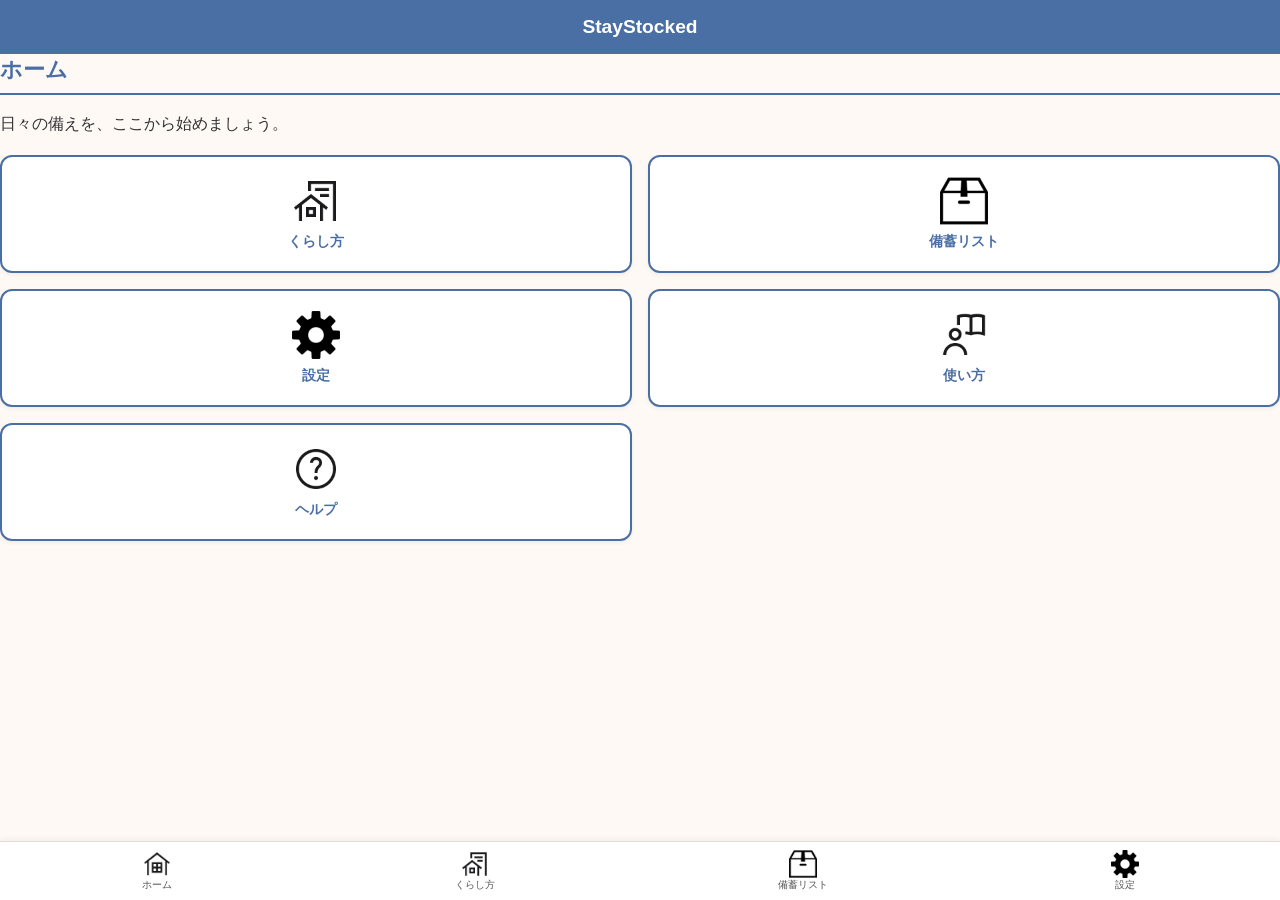
==== index.html @ d9731d96 "Update index.html" ====
<!DOCTYPE html>
<html lang="ja">
<head>
  <meta charset="UTF-8">
  <meta name="viewport" content="width=device-width, initial-scale=1.0">
  <title>StayStocked - 防災備蓄管理</title>
  <link rel="stylesheet" href="css/style.css">
  <!-- PWA対応（将来用）
  <link rel="manifest" href="manifest.json">
  <meta name="theme-color" content="#2d7a4f">
  -->
  <link rel="icon" href="icons/favicon.ico">
</head>
<body>

  <!-- ヘッダー：ページタイトルだけ。JSが動的に書き換える -->
  <header class="app-header">
    <h1 id="header-title" class="app-header__title">StayStocked</h1>
  </header>

  <!-- メインコンテンツ：JSがここにページのHTMLを差し込む -->
  <main id="app-root" class="app-main"></main>

  <!-- ボトムナビゲーション -->
  <nav class="bottom-nav">
    <a href="#home"      class="bottom-nav__item">
      <img src="icons/lifestyle.png" alt="">
      <span>ホーム</span>
    </a>
    <a href="#lifestyle" class="bottom-nav__item">
      <img src="icons/suggest.png" alt="">
      <span>くらし方</span>
    </a>
    <a href="#stock"     class="bottom-nav__item">
      <img src="icons/stock.png" alt="">
      <span>備蓄リスト</span>
    </a>
    <a href="#settings"  class="bottom-nav__item">
      <img src="icons/setting.png" alt="">
      <span>設定</span>
    </a>
  </nav>

  <!-- type="module" を指定することでESモジュール（import/export）が使える -->
  <script src="js/main.js" type="module"></script>

</body>
</html>
---- css/style.css ----
/* --- 基本設定 --- */
:root {
  --primary-color: #4a6fa5;
  --background-color: #fef9f5;
  --text-color: #333;
  --expired-color: #d9534f;
  --near-expiry-color: #f0ad4e;
  --sufficient-color: #5cb85c;
  --medium-color: #f0ad4e;
  --low-color: #d9534f;
}

body {
  background-color: var(--background-color);
  font-family: -apple-system, BlinkMacSystemFont, "Helvetica Neue", "Hiragino Kaku Gothic ProN", "Hiragino Sans", Meiryo, sans-serif;
  margin: 0 0 80px 0;
  padding: 0;
  color: var(--text-color);
}

.container {
  max-width: 520px;
  margin: 0 auto;
  padding: 16px;
}

h2 {
  font-size: 1.4em;
  color: var(--primary-color);
  border-bottom: 2px solid var(--primary-color);
  padding-bottom: 8px;
  margin-top: 0;
}
h3 {
  font-size: 1.2em;
  color: var(--primary-color);
  margin-top: 24px;
}


/* --- 共通コンポーネント --- */
header {
  background-color: var(--primary-color);
  color: white;
  padding: 16px;
  text-align: center;
}

header h1 {
  margin: 0;
  font-size: 1.2em;
}

.bottom-nav {
  position: fixed;
  bottom: 0;
  left: 0;
  width: 100%;
  background-color: #fff;
  border-top: 1px solid #ddd;
  display: flex;
  justify-content: space-around;
  padding: 6px 0;
  z-index: 10;
  box-shadow: 0 -2px 5px rgba(0,0,0,0.05);
}

.bottom-nav a {
  text-align: center;
  color: #555;
  font-size: 10px;
  text-decoration: none;
  padding: 2px 4px;
}

.bottom-nav img {
  width: 28px;
  height: 28px;
  display: block;
  margin: auto;
}

.btn {
  display: block;
  width: 100%;
  padding: 14px;
  background-color: var(--primary-color);
  color: #fff;
  border: none;
  border-radius: 8px;
  font-size: 16px;
  font-weight: bold;
  cursor: pointer;
  text-align: center;
  text-decoration: none;
  margin-top: 20px;
  box-sizing: border-box; 
}

.btn:hover {
  opacity: 0.9;
}

.btn.btn-danger {
    background-color: var(--expired-color);
}

.btn.btn-secondary {
    background-color: #6c757d;
}


/* --- フォーム関連 --- */
.form-group {
  margin-bottom: 16px;
}

.form-group label {
  display: block;
  font-weight: bold;
  margin-bottom: 6px;
  font-size: 14px;
}

.form-group input[type="text"],
.form-group input[type="number"],
.form-group input[type="date"],
.form-group select {
  width: 100%;
  padding: 10px;
  border-radius: 6px;
  border: 1px solid #ccc;
  box-sizing: border-box;
  font-size: 16px;
}

.readonly-input {
    background-color: #f0f0f0;
}

.form-actions {
    margin-top: 24px;
    display: flex;
    flex-direction: column;
    gap: 10px;
}

/* --- ホーム画面 --- */
.grid-menu {
  display: grid;
  grid-template-columns: repeat(2, 1fr);
  gap: 16px;
  margin-top: 20px;
}

.grid-menu a {
  display: flex;
  flex-direction: column;
  align-items: center;
  justify-content: center;
  text-align: center;
  background-color: white;
  border: 2px solid var(--primary-color);
  border-radius: 12px;
  padding: 20px 8px;
  text-decoration: none;
  color: var(--primary-color);
  font-weight: bold;
  font-size: 14px;
  box-shadow: 0 2px 4px rgba(0,0,0,0.05);
  transition: transform 0.2s;
}

.grid-menu a:hover {
    transform: scale(1.03);
}

.grid-menu img {
  width: 48px;
  height: 48px;
  margin-bottom: 8px;
}

/* --- くらし方画面 --- */
.profile-card {
  background-color: #fff;
  border-left: 4px solid var(--primary-color);
  border-radius: 8px;
  padding: 16px;
  margin: 12px 0;
  box-shadow: 0 1px 3px rgba(0,0,0,0.05);
}

/* --- 備蓄リスト カテゴリ --- */
.todo-category {
    margin-top: 24px;
}
.category-header {
    display: flex;
    justify-content: space-between;
    align-items: center;
    margin-bottom: 8px;
    padding-bottom: 4px;
    border-bottom: 1px solid #ddd;
}
.category-header h3 {
    margin: 0;
    border: none;
}
.category-achievement {
    font-size: 1.1em;
    font-weight: bold;
    color: var(--primary-color);
}

/* --- 備蓄リスト アコーディオン --- */
.stock-accordion {
    background-color: #fff;
    border-radius: 0px;
    margin-bottom: 8px;*/
    box-shadow: 0 1px 3px rgba(0,0,0,0.05);
    overflow: hidden;
    cursor: grab;
    position: relative;
}
.stock-accordion summary {
    list-style: none;
    display: block;
}
.stock-accordion summary::-webkit-details-marker {
    display: none;
}
.stock-accordion[open] > summary.stock-progress-item {
    border-bottom: 1px solid #eee;
    border-bottom-left-radius: 0;
    border-bottom-right-radius: 0;
}
.stock-progress-item {
    padding: 12px 16px;
    position: relative;
    display: flex;
    align-items: center;
}
/* プラス/クロス アイコン */
.accordion-icon {
    width: 20px;
    height: 20px;
    position: relative;
    flex-shrink: 0;
}
.accordion-icon::before,
.accordion-icon::after {
    content: '';
    position: absolute;
    top: 50%;
    left: 50%;
    width: 16px;
    height: 2px;
    background-color: var(--primary-color);
    border-radius: 1px;
    transition: transform 0.3s ease-in-out;
}
.accordion-icon::before {
    transform: translate(-50%, -50%) rotate(0deg);
}
.accordion-icon::after {
    transform: translate(-50%, -50%) rotate(90deg);
}
.stock-accordion[open] > summary .accordion-icon::before {
    transform: translate(-50%, -50%) rotate(45deg);
}
.stock-accordion[open] > summary .accordion-icon::after {
    transform: translate(-50%, -50%) rotate(-45deg);
}
/* 品目名と備蓄量を囲むヘッダー部分 */
.item-header {
    display: flex;
    justify-content: space-between;
    align-items: center;
    width: 100%;
    margin-bottom: 8px;
}
.stock-progress-item .item-name {
    font-weight: bold;
    display: flex;
    align-items: center;
    gap: 8px;
}
.stock-progress-item .item-amount {
    font-size: 0.9em;
    color: #555;
}
/* プログレスバーのコンテナ */
.progress-container {
    width: 100%;
}
.progress-bar {
    width: 100%;
    height: 16px;
    background-color: #e9ecef;
    border-radius: 8px;
    overflow: hidden;
}
.progress-bar-inner {
    height: 100%;
    transition: width 0.5s ease-in-out;
}
.progress-bar-inner.is-sufficient { background-color: var(--sufficient-color); }
.progress-bar-inner.is-medium { background-color: var(--medium-color); }
.progress-bar-inner.is-low { background-color: var(--low-color); }

.accordion-content {
    max-height: 0;
    overflow: hidden;
    transition: max-height 0.3s ease-out, padding 0.3s ease-out;
    padding: 0 16px;
}

.stock-accordion[open] .accordion-content {
    max-height: 500px;
    padding: 12px 16px 16px;
}

.stock-sub-list {
    list-style: none;
    padding: 0;
    margin: 0;
}
.stock-sub-item {
    display: flex;
    justify-content: space-between;
    gap: 16px;
    padding: 12px 4px;
    border-bottom: 1px dashed #eee;
    cursor: pointer;
    align-items: center;
}
.stock-sub-item:last-child {
    border-bottom: none;
}
.stock-sub-item:hover {
    background-color: #f9f9f9;
}
.stock-sub-item .product-name {
    font-weight: 500;
}
.stock-sub-item .sub-item-details {
    display: flex;
    gap: 12px;
    align-items: baseline;
    font-size: 0.9em;
    color: #333;
    white-space: nowrap;
}
.stock-sub-item .item-expiry {
    font-size: 0.8em;
    color: #666;
}
.no-sub-item-message {
    text-align: center;
    color: #888;
    font-size: 14px;
    padding: 8px 0;
}
.add-item-btn {
    width: 100%;
    margin-top: 16px;
    padding: 10px;
    font-size: 14px;
    background-color: #e9ecef;
    color: var(--primary-color);
    border: 1px solid #ccc;
}

/* --- その他・未分類リスト --- */
.stock-item-custom {
    display: flex;
    justify-content: space-between;
    align-items: center;
    background: #fff;
    padding: 12px 16px;
    border-radius: 8px;
    margin-bottom: 8px;
    box-shadow: 0 1px 3px rgba(0,0,0,0.05);
}
.stock-item-custom .item-details {
    display: flex;
    flex-direction: column;
    gap: 4px;
}
.stock-item-custom .item-name {
    font-weight: 500;
}
.stock-item-custom .item-amount {
    font-size: 0.9em;
    color: #666;
}
.stock-item-custom .item-expiry {
    font-size: 0.8em;
    color: #888;
}
.stock-item-custom .category-badge {
    align-self: flex-start;
}
.item-actions {
    display: flex;
    gap: 8px;
    flex-shrink: 0;
}
.edit-btn, .delete-btn {
    padding: 6px 12px;
    font-size: 12px;
    border-radius: 6px;
    cursor: pointer;
    border: 1px solid transparent;
    font-weight: bold;
}
.edit-btn {
    background-color: #f0f0f0;
    border-color: #ccc;
    color: #333;
}
.delete-btn {
    background-color: var(--expired-color);
    border-color: #c82333;
    color: white;
}

/* --- 備蓄日数モード セレクター --- */
.stockpile-mode-selector {
    display: flex;
    justify-content: center;
    background-color: #e9ecef;
    border-radius: 8px;
    padding: 4px;
    margin-bottom: 20px;
}
.mode-btn {
    flex: 1;
    padding: 8px 12px;
    border: none;
    background-color: transparent;
    color: #555;
    font-size: 14px;
    font-weight: bold;
    cursor: pointer;
    border-radius: 6px;
    transition: background-color 0.2s, color 0.2s;
}
.mode-btn.is-active {
    background-color: var(--primary-color);
    color: white;
    box-shadow: 0 1px 3px rgba(0,0,0,0.1);
}

/* --- 品目リスト編集画面 --- */
.master-list {
    list-style: none;
    padding: 0;
}
/* デフォルト推奨品目リストのスタイル */
.master-list li {
    display: flex;
    justify-content: space-between;
    align-items: center;
    background: #fff;
    padding: 10px 12px;
    border-radius: 6px;
    margin-bottom: 6px;
    box-shadow: 0 1px 2px rgba(0,0,0,0.05);
}
/* 品目名とバッジを囲むコンテナ */
.master-item-details {
    display: flex;
    align-items: center;
    gap: 8px;
    width: 100%;
}
/* 複数のバッジを囲むコンテナ */
.master-item-badges {
    display: flex;
    align-items: center;
    gap: 8px;
    margin-left: auto;
}

.category-badge {
    background-color: #e9ecef;
    color: #495057;
    padding: 3px 8px;
    border-radius: 12px;
    font-size: 12px;
    white-space: nowrap;
}
.target-badge {
    background-color: #d1e7dd;
    color: #0f5132;
    padding: 3px 8px;
    border-radius: 12px;
    font-size: 12px;
    white-space: nowrap;
}
.master-list.is-custom li {
    border-left: 4px solid var(--sufficient-color);
}
.master-list .item-details {
    display: flex;
    flex-direction: column;
    gap: 2px;
}
.delete-custom-item-btn {
    background: none;
    border: none;
    color: var(--expired-color);
    cursor: pointer;
    font-size: 14px;
    font-weight: bold;
}

/* 期限が近い備蓄品を強調表示するスタイル */
.is-expiring {
    background-color: #fff3cd;
    border-left: 4px solid #ffc107;
}

/* アコーディオン内の個別の備蓄品を強調表示するスタイル */
.is-expiring-sub-item {
    background-color: #fff3cd;
    font-weight: bold;
}

/* 期限切れの備蓄品を強調表示するスタイル */
.is-expired-sub-item {
    background-color: #f8d7da;
    color: #721c24;
    font-weight: bold;
}

/* 全体進捗カード */
.overall-progress-card {
    background-color: #fff;
    border-radius: 8px;
    padding: 20px 16px;
    margin-bottom: 20px;
    box-shadow: 0 1px 3px rgba(0,0,0,0.05);
}

/* ★★★ 新規追加 ★★★ */
.overall-progress-info {
    display: flex;
    flex-direction: column;
    gap: 8px;
}

.overall-progress-header {
    display: flex;
    justify-content: flex-end;
    align-items: center;
    margin-bottom: 12px;
}

.overall-progress-card h3 {
    margin-top: 0;
    margin-bottom: 8px;
    border-bottom: none;
    color: var(--text-color);
}

/* ★★★ overall-progress-textのスタイルを修正 ★★★ */
.overall-progress-text {
    font-size: 1.2em;
    font-weight: bold;
    color: var(--primary-color);
    margin-bottom: 0;
    /* display: block; を削除してinline要素にする */
}

.overall-progress-bar {
    height: 20px;
    margin-bottom: 8px;
}

.overall-summary-text {
    font-size: 1.2em;
    color: #666;
    margin-top: 0;
    white-space: nowrap;
}

/* --- ドラッグ＆ドロップ用スタイル --- */
.stock-accordion.is-dragging {
  opacity: 0.5;
  border: 2px dashed var(--primary-color);
}
.stock-accordion.drop-target-top {
  border-top: 2px solid var(--primary-color);
}
.stock-accordion.drop-target-bottom {
  border-bottom: 2px solid var(--primary-color);
}
```
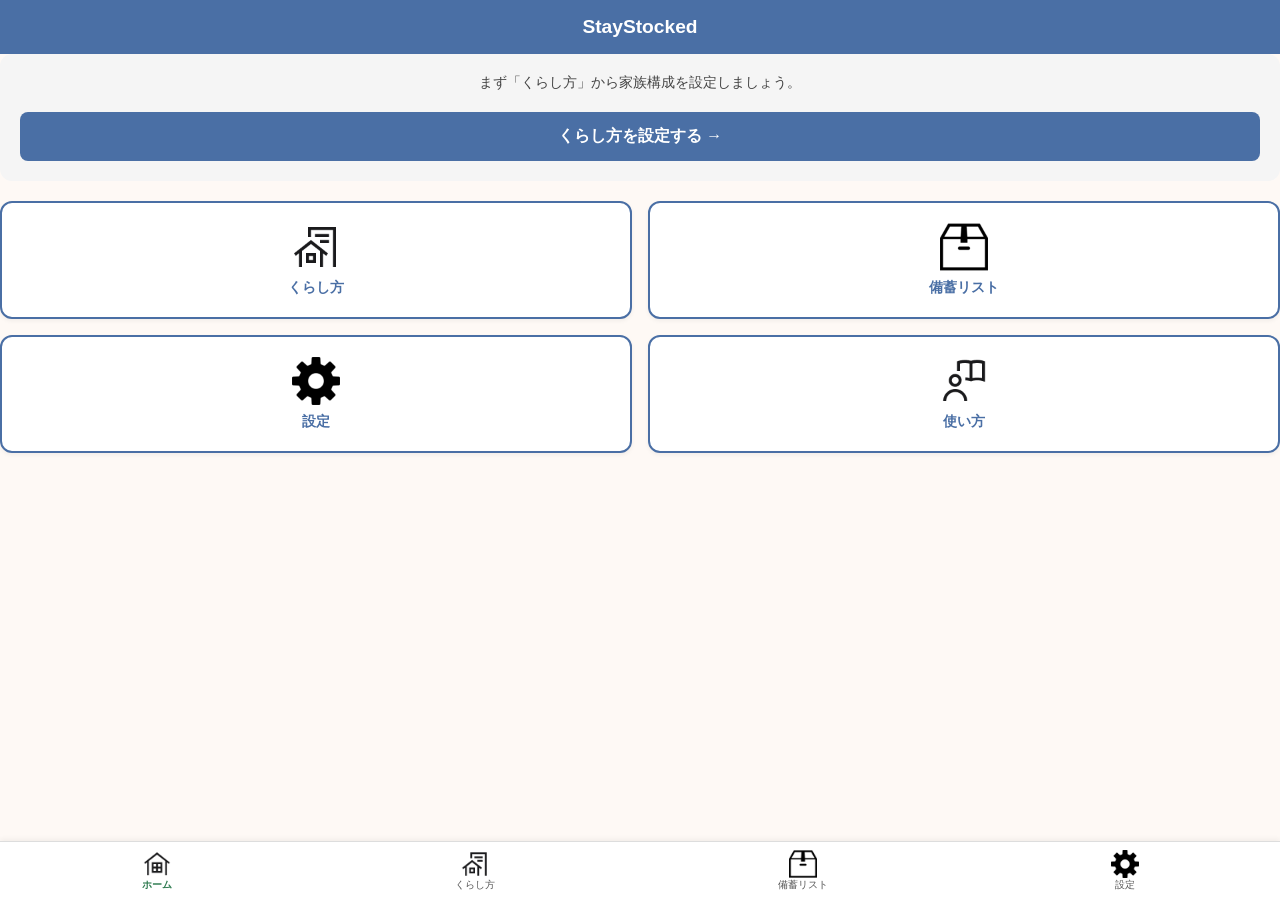
==== commit 988bb139: "Update index.html" ====
--- a/index.html
+++ b/index.html
@@ -5,6 +5,7 @@
   <meta name="viewport" content="width=device-width, initial-scale=1.0">
   <title>StayStocked - 防災備蓄管理</title>
   <link rel="stylesheet" href="css/style.css">
+  <link rel="stylesheet" href="css/additions.css">
   <!-- PWA対応（将来用）
   <link rel="manifest" href="manifest.json">
   <meta name="theme-color" content="#2d7a4f">
--- a/css/additions.css
+++ b/css/additions.css
@@ -0,0 +1,266 @@
+/**
+ * css/additions.css — リファクタリングで追加・変更したコンポーネントのスタイル
+ *
+ * 使い方：
+ *   既存の style.css はそのまま残し、
+ *   index.html でこのファイルを追加で読み込む：
+ *
+ *   <link rel="stylesheet" href="css/style.css">
+ *   <link rel="stylesheet" href="css/additions.css">  ← 追加
+ *
+ * このファイルが担当するもの：
+ *   - トースト通知 (.toast)
+ *   - 確認モーダル (.modal-overlay, .modal)
+ *   - ボトムナビのアクティブ状態 (.bottom-nav__item.is-active)
+ *   - ラジオボタングループ (.radio-group, .radio-label)
+ *   - ホーム画面のサマリーカード (.summary-card, .alert-card)
+ *   - セットアップ促進ブロック (.setup-prompt)
+ *   - 空状態メッセージ (.empty-state, .empty-text)
+ *   - フォームレイアウト (.form-group--inline)
+ *   - ボタンバリエーション追加 (.btn-full, .btn-sm, .btn-add)
+ */
+
+/* =====================================================
+   トースト通知
+   ===================================================== */
+.toast {
+  position: fixed;
+  bottom: calc(64px + 16px); /* ボトムナビの高さ + 余白 */
+  left: 50%;
+  transform: translateX(-50%) translateY(8px);
+  padding: 12px 20px;
+  border-radius: 24px;
+  font-size: 14px;
+  font-weight: 500;
+  white-space: nowrap;
+  opacity: 0;
+  transition: opacity 0.25s ease, transform 0.25s ease;
+  z-index: 1000;
+  pointer-events: none;
+}
+.toast.is-visible {
+  opacity: 1;
+  transform: translateX(-50%) translateY(0);
+}
+.toast--success { background: #2d7a4f; color: #fff; }
+.toast--error   { background: #c0392b; color: #fff; }
+.toast--info    { background: #555;    color: #fff; }
+
+/* =====================================================
+   確認モーダル
+   ===================================================== */
+.modal-overlay {
+  position: fixed;
+  inset: 0;
+  background: rgba(0, 0, 0, 0.5);
+  display: flex;
+  align-items: flex-end; /* スマホでは画面下から出てくる */
+  justify-content: center;
+  z-index: 900;
+  padding: 0 0 env(safe-area-inset-bottom, 0);
+}
+.modal {
+  background: #fff;
+  border-radius: 16px 16px 0 0;
+  padding: 24px 20px 32px;
+  width: 100%;
+  max-width: 480px;
+}
+.modal__message {
+  font-size: 15px;
+  line-height: 1.6;
+  white-space: pre-line; /* \n で改行できる */
+  margin: 0 0 20px;
+}
+.modal__actions {
+  display: flex;
+  gap: 12px;
+}
+.modal__actions .btn {
+  flex: 1;
+}
+
+/* =====================================================
+   ボトムナビ アクティブ状態
+   ===================================================== */
+.bottom-nav__item.is-active {
+  color: #2d7a4f;
+  font-weight: 600;
+}
+.bottom-nav__item.is-active img {
+  opacity: 1;
+  filter: none; /* 既存スタイルに filter があれば上書き */
+}
+
+/* =====================================================
+   ラジオボタングループ（性別選択）
+   ===================================================== */
+.radio-group {
+  display: flex;
+  gap: 16px;
+}
+.radio-label {
+  display: flex;
+  align-items: center;
+  gap: 6px;
+  font-size: 15px;
+  cursor: pointer;
+  padding: 8px 0;
+}
+.radio-label input[type="radio"] {
+  width: 18px;
+  height: 18px;
+  accent-color: #2d7a4f;
+}
+
+/* =====================================================
+   ホーム：達成率サマリーカード
+   ===================================================== */
+.summary-card {
+  background: #f0f7f3;
+  border-radius: 12px;
+  padding: 16px 20px;
+  margin-bottom: 16px;
+}
+.summary-card__label {
+  font-size: 13px;
+  color: #555;
+  margin-bottom: 4px;
+}
+.summary-card__pct {
+  font-size: 36px;
+  font-weight: 700;
+  color: #2d7a4f;
+  line-height: 1.2;
+}
+.summary-card__sub {
+  font-size: 13px;
+  color: #666;
+  margin-top: 8px;
+}
+
+/* =====================================================
+   ホーム：期限アラートカード
+   ===================================================== */
+.alert-card {
+  background: #fff8e1;
+  border: 1px solid #f9a825;
+  border-radius: 12px;
+  padding: 14px 16px;
+  margin-bottom: 16px;
+}
+.alert-card__title {
+  font-size: 13px;
+  font-weight: 600;
+  color: #e65100;
+  margin-bottom: 8px;
+}
+.alert-card__list {
+  list-style: none;
+  margin: 0 0 8px;
+  padding: 0;
+  font-size: 14px;
+}
+.alert-card__list li {
+  padding: 2px 0;
+}
+.alert-label {
+  display: inline-block;
+  font-size: 12px;
+  font-weight: 600;
+  background: #ff8f00;
+  color: #fff;
+  border-radius: 4px;
+  padding: 1px 6px;
+  margin-right: 6px;
+}
+.alert-label.is-expired {
+  background: #c62828;
+}
+.alert-card__more {
+  font-size: 12px;
+  color: #888;
+  margin: 0 0 6px;
+}
+.alert-card__link {
+  font-size: 13px;
+  color: #e65100;
+  text-decoration: none;
+  font-weight: 500;
+}
+
+/* =====================================================
+   くらし方未設定の促進ブロック
+   ===================================================== */
+.setup-prompt {
+  background: #f5f5f5;
+  border-radius: 12px;
+  padding: 20px;
+  margin-bottom: 16px;
+  text-align: center;
+}
+.setup-prompt p {
+  margin: 0 0 12px;
+  font-size: 14px;
+  color: #444;
+}
+
+/* =====================================================
+   空状態
+   ===================================================== */
+.empty-state {
+  padding: 32px 20px;
+  text-align: center;
+}
+.empty-state p {
+  margin: 0 0 16px;
+  color: #666;
+}
+.empty-text {
+  color: #888;
+  font-size: 14px;
+  padding: 8px 0;
+}
+
+/* =====================================================
+   フォーム：横並びグループ（数量＋単位など）
+   ===================================================== */
+.form-group--inline {
+  display: flex;
+  gap: 12px;
+}
+.form-group--inline > div {
+  flex: 1;
+}
+
+/* =====================================================
+   ボタン追加スタイル
+   ===================================================== */
+.btn-full { width: 100%; display: block; text-align: center; }
+.btn-sm   { font-size: 13px; padding: 6px 12px; }
+
+.btn-add {
+  display: block;
+  width: 100%;
+  margin-top: 8px;
+  font-size: 14px;
+  background: none;
+  border: 1px dashed #aaa;
+  color: #555;
+  border-radius: 8px;
+  padding: 10px;
+  cursor: pointer;
+  text-align: center;
+}
+.btn-add:hover {
+  border-color: #2d7a4f;
+  color: #2d7a4f;
+}
+
+/* =====================================================
+   備蓄リスト：フッター余白
+   ===================================================== */
+.stock-footer {
+  padding: 16px 0 8px;
+  text-align: center;
+}
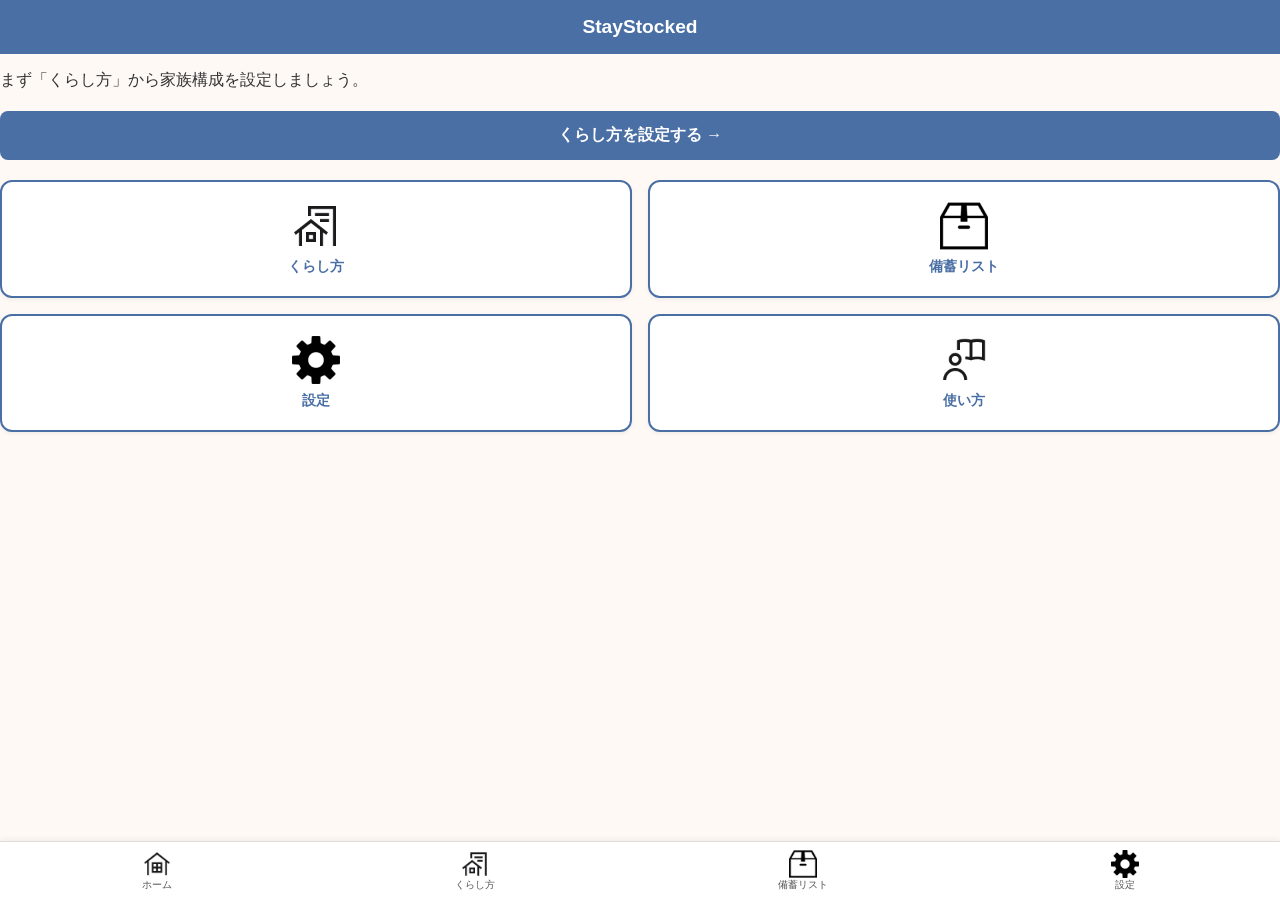
==== commit dd03ec02: "Add files via upload" ====
--- a/index.html
+++ b/index.html
@@ -1,49 +1,44 @@
-<!DOCTYPE html>
-<html lang="ja">
-<head>
-  <meta charset="UTF-8">
-  <meta name="viewport" content="width=device-width, initial-scale=1.0">
-  <title>StayStocked - 防災備蓄管理</title>
-  <link rel="stylesheet" href="css/style.css">
-  <link rel="stylesheet" href="css/additions.css">
-  <!-- PWA対応（将来用）
-  <link rel="manifest" href="manifest.json">
-  <meta name="theme-color" content="#2d7a4f">
-  -->
-  <link rel="icon" href="icons/favicon.ico">
-</head>
-<body>
-
-  <!-- ヘッダー：ページタイトルだけ。JSが動的に書き換える -->
-  <header class="app-header">
-    <h1 id="header-title" class="app-header__title">StayStocked</h1>
-  </header>
-
-  <!-- メインコンテンツ：JSがここにページのHTMLを差し込む -->
-  <main id="app-root" class="app-main"></main>
-
-  <!-- ボトムナビゲーション -->
-  <nav class="bottom-nav">
-    <a href="#home"      class="bottom-nav__item">
-      <img src="icons/lifestyle.png" alt="">
-      <span>ホーム</span>
-    </a>
-    <a href="#lifestyle" class="bottom-nav__item">
-      <img src="icons/suggest.png" alt="">
-      <span>くらし方</span>
-    </a>
-    <a href="#stock"     class="bottom-nav__item">
-      <img src="icons/stock.png" alt="">
-      <span>備蓄リスト</span>
-    </a>
-    <a href="#settings"  class="bottom-nav__item">
-      <img src="icons/setting.png" alt="">
-      <span>設定</span>
-    </a>
-  </nav>
-
-  <!-- type="module" を指定することでESモジュール（import/export）が使える -->
-  <script src="js/main.js" type="module"></script>
-
-</body>
-</html>
+<!DOCTYPE html>
+<html lang="ja">
+<head>
+  <meta charset="UTF-8">
+  <meta name="viewport" content="width=device-width, initial-scale=1.0">
+  <title>StayStocked - 防災備蓄管理</title>
+  <link rel="stylesheet" href="css/style.css">
+  <!-- PWA（将来用）
+  <link rel="manifest" href="manifest.json">
+  <meta name="theme-color" content="#1B7A4F">
+  -->
+  <link rel="icon" href="icons/favicon.ico">
+</head>
+<body>
+
+  <header class="app-header">
+    <h1 id="header-title" class="app-header__title">StayStocked</h1>
+  </header>
+
+  <main id="app-root" class="app-main"></main>
+
+  <nav class="bottom-nav">
+    <a href="#home"      class="bottom-nav__item">
+      <img src="icons/lifestyle.png" alt="">
+      <span>ホーム</span>
+    </a>
+    <a href="#lifestyle" class="bottom-nav__item">
+      <img src="icons/suggest.png" alt="">
+      <span>くらし方</span>
+    </a>
+    <a href="#stock"     class="bottom-nav__item">
+      <img src="icons/stock.png" alt="">
+      <span>備蓄リスト</span>
+    </a>
+    <a href="#settings"  class="bottom-nav__item">
+      <img src="icons/setting.png" alt="">
+      <span>設定</span>
+    </a>
+  </nav>
+
+  <script src="js/main.js" type="module"></script>
+
+</body>
+</html>
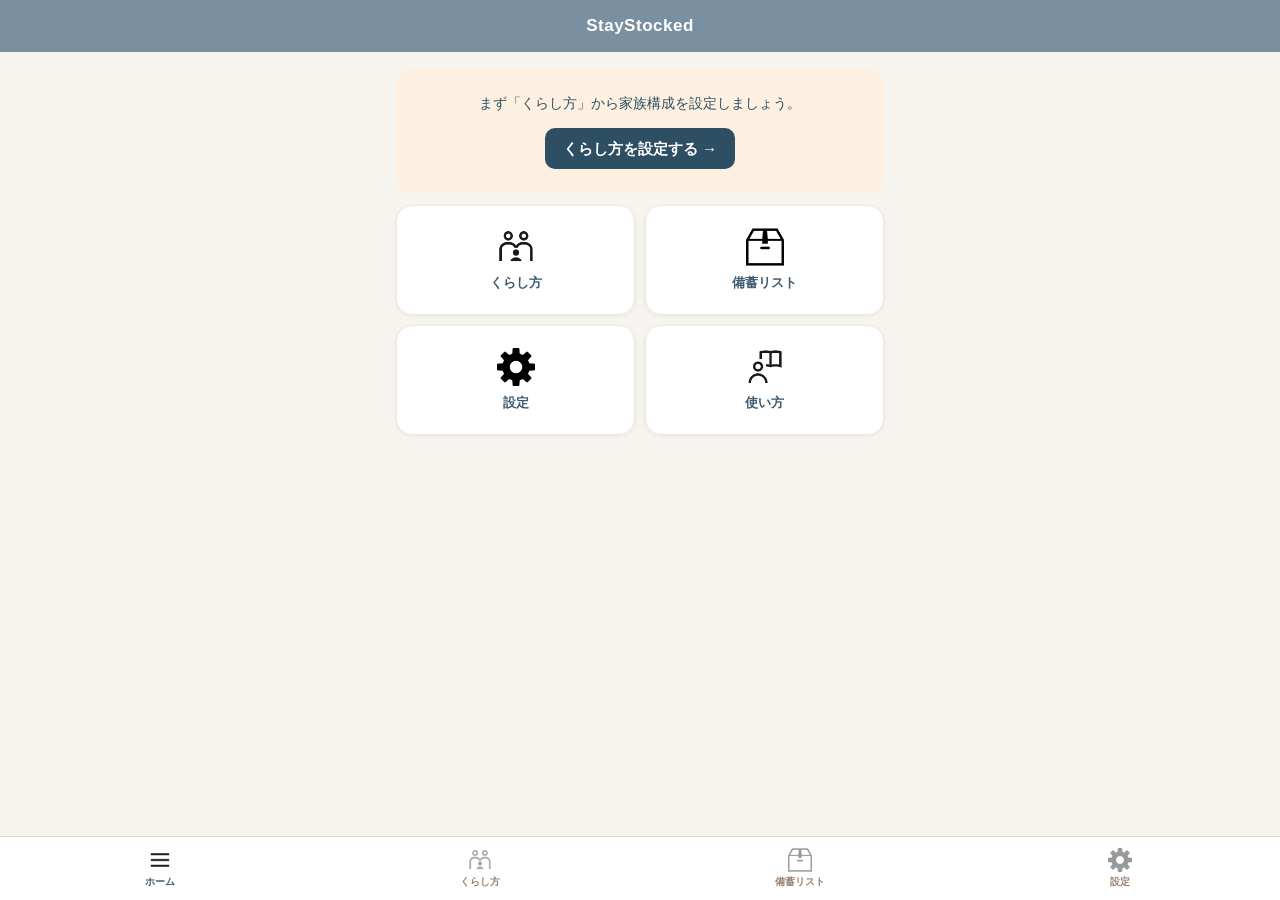
==== commit cd01d7d5: "feat: apply amber x blue-marl color theme and fix nav icons" ====
--- a/index.html
+++ b/index.html
@@ -21,11 +21,11 @@
 
   <nav class="bottom-nav">
     <a href="#home"      class="bottom-nav__item">
-      <img src="icons/lifestyle.png" alt="">
+      <img src="icons/menu.png" alt="">
       <span>ホーム</span>
     </a>
     <a href="#lifestyle" class="bottom-nav__item">
-      <img src="icons/suggest.png" alt="">
+      <img src="icons/family.png" alt="">
       <span>くらし方</span>
     </a>
     <a href="#stock"     class="bottom-nav__item">
--- a/css/style.css
+++ b/css/style.css
@@ -1,125 +1,220 @@
-/* --- 基本設定 --- */
+/* ============================================================
+   StayStocked — Design System
+   すべてのスタイルをこのファイルに集約（additions.css統合済み）
+   ============================================================ */
+
+/* ── 1. Design Tokens ──────────────────────────────────── */
 :root {
-  --primary-color: #4a6fa5;
-  --background-color: #fef9f5;
-  --text-color: #333;
-  --expired-color: #d9534f;
-  --near-expiry-color: #f0ad4e;
-  --sufficient-color: #5cb85c;
-  --medium-color: #f0ad4e;
-  --low-color: #d9534f;
-}
+  /* ブランドカラー */
+  --c-primary:       #7A8FA0;  /* グレー寄りブルーマール：ヘッダー・構造的アクセント */
+  --c-primary-lt:    #FDF0E0;  /* 朝焼け琥珀の淡い光：背景ハイライト              */
+  --c-primary-dk:    #2E4F63;  /* 濃いブルーマール：ボタン・強調アクション         */
+  --c-accent:        #3D5A70;  /* テキスト強調・アクティブNav・大きい数字          */
+
+  /* 背景・サーフェス（琥珀の朝焼け白） */
+  --c-bg:            #F7F3EE;
+  --c-surface:       #FFFFFF;
+  --c-surface-2:     #F2EDE6;
+
+  /* テキスト（琥珀寄りの暖かみ） */
+  --c-text:          #2C1F0E;
+  --c-text-2:        #5C4535;
+  --c-text-muted:    #9A8070;
+
+  /* ボーダー（暖かみのあるベージュ） */
+  --c-border:        #E0D5C8;
+  --c-border-lt:     #EDE8E0;
+
+  /* ステータス */
+  --c-ok:            #16A34A;
+  --c-ok-bg:         #DCFCE7;
+  --c-warn:          #D97706;
+  --c-warn-bg:       #FEF9C3;
+  --c-ng:            #DC2626;
+  --c-ng-bg:         #FEE2E2;
+
+  /* レイアウト */
+  --nav-h:    64px;
+  --header-h: 52px;
+
+  /* 角丸 */
+  --r-sm:   6px;
+  --r-md:  10px;
+  --r-lg:  16px;
+  --r-xl:  20px;
+  --r-pill: 9999px;
+
+  /* 影 */
+  --shadow-sm: 0 1px 4px rgba(0,0,0,.06);
+  --shadow-md: 0 2px 10px rgba(0,0,0,.09);
+}
+
+/* ── 2. Reset / Base ───────────────────────────────────── */
+*, *::before, *::after { box-sizing: border-box; margin: 0; padding: 0; }
 
 body {
-  background-color: var(--background-color);
-  font-family: -apple-system, BlinkMacSystemFont, "Helvetica Neue", "Hiragino Kaku Gothic ProN", "Hiragino Sans", Meiryo, sans-serif;
-  margin: 0 0 80px 0;
-  padding: 0;
-  color: var(--text-color);
-}
-
-.container {
+  background: var(--c-bg);
+  font-family: -apple-system, BlinkMacSystemFont,
+    "Hiragino Sans", "Hiragino Kaku Gothic ProN", Meiryo, sans-serif;
+  color: var(--c-text);
+  -webkit-font-smoothing: antialiased;
+  min-height: 100vh;
+}
+
+/* ── 3. App Shell ──────────────────────────────────────── */
+.app-header {
+  background: var(--c-primary);
+  color: #fff;
+  height: var(--header-h);
+  display: flex;
+  align-items: center;
+  justify-content: center;
+  position: sticky;
+  top: 0;
+  z-index: 100;
+}
+
+.app-header__title {
+  font-size: 17px;
+  font-weight: 700;
+  letter-spacing: .03em;
+}
+
+.app-main {
   max-width: 520px;
   margin: 0 auto;
-  padding: 16px;
-}
-
-h2 {
-  font-size: 1.4em;
-  color: var(--primary-color);
-  border-bottom: 2px solid var(--primary-color);
-  padding-bottom: 8px;
-  margin-top: 0;
-}
-h3 {
-  font-size: 1.2em;
-  color: var(--primary-color);
-  margin-top: 24px;
-}
-
-
-/* --- 共通コンポーネント --- */
-header {
-  background-color: var(--primary-color);
-  color: white;
-  padding: 16px;
-  text-align: center;
-}
-
-header h1 {
-  margin: 0;
-  font-size: 1.2em;
-}
-
+  padding: 16px 16px calc(var(--nav-h) + 20px);
+}
+
+/* ── 4. Bottom Navigation ──────────────────────────────── */
 .bottom-nav {
   position: fixed;
   bottom: 0;
   left: 0;
   width: 100%;
-  background-color: #fff;
-  border-top: 1px solid #ddd;
-  display: flex;
-  justify-content: space-around;
-  padding: 6px 0;
-  z-index: 10;
-  box-shadow: 0 -2px 5px rgba(0,0,0,0.05);
-}
-
-.bottom-nav a {
-  text-align: center;
-  color: #555;
+  background: var(--c-surface);
+  border-top: 1px solid var(--c-border);
+  display: flex;
+  height: var(--nav-h);
+  z-index: 100;
+  padding-bottom: env(safe-area-inset-bottom, 0);
+}
+
+.bottom-nav__item {
+  display: flex;
+  flex-direction: column;
+  align-items: center;
+  justify-content: center;
+  gap: 3px;
+  flex: 1;
+  text-decoration: none;
+  color: var(--c-text-muted);
   font-size: 10px;
+  font-weight: 600;
+  letter-spacing: .02em;
+  transition: color .15s;
+}
+
+.bottom-nav__item img {
+  width: 24px;
+  height: 24px;
+  opacity: .4;
+  transition: opacity .15s;
+}
+
+.bottom-nav__item.is-active       { color: var(--c-accent); }
+.bottom-nav__item.is-active img   { opacity: 1; }
+
+/* ── 5. Buttons ────────────────────────────────────────── */
+.btn {
+  display: inline-flex;
+  align-items: center;
+  justify-content: center;
+  padding: 13px 18px;
+  border-radius: var(--r-md);
+  border: none;
+  font-size: 15px;
+  font-weight: 700;
+  cursor: pointer;
   text-decoration: none;
-  padding: 2px 4px;
-}
-
-.bottom-nav img {
-  width: 28px;
-  height: 28px;
-  display: block;
-  margin: auto;
-}
-
-.btn {
-  display: block;
+  line-height: 1;
+  transition: opacity .15s, transform .1s;
+  white-space: nowrap;
+}
+.btn:active  { transform: scale(.97); }
+.btn:hover   { opacity: .88; }
+
+.btn-primary   { background: var(--c-primary-dk); color: #fff; }
+.btn-secondary {
+  background: var(--c-surface);
+  color: var(--c-text-2);
+  border: 1.5px solid var(--c-border);
+}
+.btn-danger    { background: var(--c-ng);        color: #fff; }
+.btn-full      { width: 100%; display: flex; }
+.btn-sm        { font-size: 13px; padding: 7px 12px; }
+
+.btn-add {
+  display: flex;
+  align-items: center;
+  justify-content: center;
+  gap: 6px;
   width: 100%;
-  padding: 14px;
-  background-color: var(--primary-color);
-  color: #fff;
-  border: none;
-  border-radius: 8px;
-  font-size: 16px;
-  font-weight: bold;
+  padding: 10px;
+  font-size: 13px;
+  font-weight: 600;
+  background: transparent;
+  border: 1.5px dashed var(--c-border);
+  border-radius: var(--r-md);
+  color: var(--c-primary);
   cursor: pointer;
-  text-align: center;
-  text-decoration: none;
-  margin-top: 20px;
-  box-sizing: border-box; 
-}
-
-.btn:hover {
-  opacity: 0.9;
-}
-
-.btn.btn-danger {
-    background-color: var(--expired-color);
-}
-
-.btn.btn-secondary {
-    background-color: #6c757d;
-}
-
-
-/* --- フォーム関連 --- */
+  transition: border-color .15s, background .15s;
+  margin-top: 8px;
+}
+.btn-add:hover {
+  border-color: var(--c-primary);
+  background: var(--c-primary-lt);
+}
+
+/* ── 6. Forms ──────────────────────────────────────────── */
+.form-section {
+  background: var(--c-surface);
+  border-radius: var(--r-lg);
+  padding: 16px;
+  margin-bottom: 12px;
+  box-shadow: var(--shadow-sm);
+}
+
+.form-section--danger { border-top: 3px solid var(--c-ng); }
+
+.section-title {
+  font-size: 11px;
+  font-weight: 700;
+  text-transform: uppercase;
+  letter-spacing: .08em;
+  color: var(--c-text-muted);
+  margin-bottom: 12px;
+}
+
+.section-desc {
+  font-size: 13px;
+  color: var(--c-text-2);
+  line-height: 1.55;
+  margin-bottom: 12px;
+}
+
 .form-group {
-  margin-bottom: 16px;
-}
+  margin-bottom: 14px;
+}
+.form-group:last-child { margin-bottom: 0; }
 
 .form-group label {
   display: block;
-  font-weight: bold;
+  font-size: 12px;
+  font-weight: 700;
+  color: var(--c-text-2);
   margin-bottom: 6px;
-  font-size: 14px;
+  letter-spacing: .02em;
 }
 
 .form-group input[type="text"],
@@ -127,475 +222,676 @@
 .form-group input[type="date"],
 .form-group select {
   width: 100%;
-  padding: 10px;
-  border-radius: 6px;
-  border: 1px solid #ccc;
-  box-sizing: border-box;
+  padding: 11px 12px;
+  border: 1.5px solid var(--c-border);
+  border-radius: var(--r-md);
   font-size: 16px;
-}
-
-.readonly-input {
-    background-color: #f0f0f0;
-}
+  color: var(--c-text);
+  background: var(--c-surface);
+  transition: border-color .15s;
+  -webkit-appearance: none;
+  appearance: none;
+}
+
+.form-group input:focus,
+.form-group select:focus {
+  outline: none;
+  border-color: var(--c-primary);
+  box-shadow: 0 0 0 3px rgba(27,122,79,.12);
+}
+
+.form-group input[readonly] {
+  background: var(--c-surface-2);
+  color: var(--c-text-2);
+}
+
+.form-group--inline {
+  display: flex;
+  gap: 10px;
+}
+.form-group--inline > div { flex: 1; }
 
 .form-actions {
-    margin-top: 24px;
-    display: flex;
-    flex-direction: column;
-    gap: 10px;
-}
-
-/* --- ホーム画面 --- */
+  display: flex;
+  flex-direction: column;
+  gap: 10px;
+  margin-top: 16px;
+}
+
+/* ── 7. Progress Bar ───────────────────────────────────── */
+.progress-bar {
+  width: 100%;
+  height: 7px;
+  background: var(--c-border-lt);
+  border-radius: var(--r-pill);
+  overflow: hidden;
+}
+
+.progress-bar__inner {
+  height: 100%;
+  border-radius: var(--r-pill);
+  transition: width .45s ease;
+  min-width: 2px;
+}
+
+.progress-bar__inner.is-sufficient { background: var(--c-ok); }
+.progress-bar__inner.is-medium     { background: var(--c-warn); }
+.progress-bar__inner.is-low        { background: var(--c-ng); }
+
+/* ── 8. Badges ─────────────────────────────────────────── */
+.category-badge {
+  display: inline-flex;
+  align-items: center;
+  background: var(--c-surface-2);
+  color: var(--c-text-2);
+  border-radius: var(--r-pill);
+  padding: 2px 8px;
+  font-size: 11px;
+  font-weight: 600;
+  white-space: nowrap;
+}
+
+.target-badge {
+  display: inline-flex;
+  align-items: center;
+  background: #E8EFF4;
+  color: var(--c-accent);
+  border-radius: var(--r-pill);
+  padding: 2px 8px;
+  font-size: 11px;
+  font-weight: 600;
+  white-space: nowrap;
+}
+
+/* ── 9. Toast ──────────────────────────────────────────── */
+.toast {
+  position: fixed;
+  bottom: calc(var(--nav-h) + 14px);
+  left: 50%;
+  transform: translateX(-50%) translateY(10px);
+  padding: 10px 22px;
+  border-radius: var(--r-pill);
+  font-size: 14px;
+  font-weight: 600;
+  white-space: nowrap;
+  opacity: 0;
+  transition: opacity .22s, transform .22s;
+  z-index: 9999;
+  pointer-events: none;
+  box-shadow: var(--shadow-md);
+}
+.toast.is-visible {
+  opacity: 1;
+  transform: translateX(-50%) translateY(0);
+}
+.toast--success { background: var(--c-primary); color: #fff; }
+.toast--error   { background: var(--c-ng);      color: #fff; }
+.toast--info    { background: #444;             color: #fff; }
+
+/* ── 10. Modal ─────────────────────────────────────────── */
+.modal-overlay {
+  position: fixed;
+  inset: 0;
+  background: rgba(0,0,0,.5);
+  display: flex;
+  align-items: flex-end;
+  justify-content: center;
+  z-index: 900;
+}
+
+.modal {
+  background: var(--c-surface);
+  border-radius: var(--r-xl) var(--r-xl) 0 0;
+  padding: 24px 16px calc(28px + env(safe-area-inset-bottom, 0));
+  width: 100%;
+  max-width: 520px;
+}
+
+.modal__message {
+  font-size: 15px;
+  line-height: 1.65;
+  white-space: pre-line;
+  color: var(--c-text);
+  margin-bottom: 20px;
+}
+
+.modal__actions {
+  display: flex;
+  gap: 10px;
+}
+.modal__actions .btn { flex: 1; }
+
+/* ── 11. Home Page ─────────────────────────────────────── */
+.setup-prompt {
+  background: var(--c-primary-lt);
+  border-radius: var(--r-lg);
+  padding: 24px 16px;
+  text-align: center;
+  margin-bottom: 12px;
+}
+.setup-prompt p {
+  color: var(--c-primary-dk);
+  font-size: 14px;
+  line-height: 1.6;
+  margin-bottom: 14px;
+}
+
+/* 達成率サマリー */
+.summary-card {
+  background: var(--c-surface);
+  border-radius: var(--r-lg);
+  padding: 20px 16px;
+  margin-bottom: 12px;
+  box-shadow: var(--shadow-sm);
+  border-left: 4px solid var(--c-primary);
+}
+
+.summary-card__label {
+  font-size: 11px;
+  font-weight: 700;
+  text-transform: uppercase;
+  letter-spacing: .06em;
+  color: var(--c-text-muted);
+  margin-bottom: 6px;
+}
+
+.summary-card__pct {
+  font-size: 52px;
+  font-weight: 800;
+  color: var(--c-accent);
+  line-height: 1;
+  margin-bottom: 12px;
+  letter-spacing: -.02em;
+}
+
+.summary-card .progress-bar {
+  height: 10px;
+  margin-bottom: 8px;
+}
+
+.summary-card__sub {
+  font-size: 13px;
+  color: var(--c-text-muted);
+}
+
+/* 期限アラートカード */
+.alert-card {
+  background: #FFFDF0;
+  border: 1.5px solid #FBBF24;
+  border-radius: var(--r-lg);
+  padding: 14px 16px;
+  margin-bottom: 12px;
+}
+
+.alert-card__title {
+  font-size: 12px;
+  font-weight: 700;
+  color: #92400E;
+  display: flex;
+  align-items: center;
+  gap: 6px;
+  margin-bottom: 10px;
+}
+.alert-card__title::before { content: '⚠'; }
+
+.alert-card__list {
+  list-style: none;
+  padding: 0;
+  margin: 0 0 8px;
+}
+.alert-card__list li {
+  display: flex;
+  align-items: center;
+  gap: 8px;
+  padding: 5px 0;
+  font-size: 13px;
+  color: var(--c-text);
+  border-bottom: 1px solid #FDE68A;
+}
+.alert-card__list li:last-child { border-bottom: none; }
+
+.alert-label {
+  flex-shrink: 0;
+  font-size: 10px;
+  font-weight: 700;
+  background: #F59E0B;
+  color: #fff;
+  border-radius: var(--r-sm);
+  padding: 2px 6px;
+}
+.alert-label.is-expired { background: var(--c-ng); }
+
+.alert-card__more {
+  font-size: 12px;
+  color: #92400E;
+  margin-bottom: 6px;
+}
+.alert-card__link {
+  font-size: 13px;
+  font-weight: 700;
+  color: #92400E;
+  text-decoration: none;
+}
+
+/* グリッドメニュー */
 .grid-menu {
   display: grid;
   grid-template-columns: repeat(2, 1fr);
-  gap: 16px;
-  margin-top: 20px;
-}
-
-.grid-menu a {
+  gap: 10px;
+}
+
+.grid-menu__item {
   display: flex;
   flex-direction: column;
   align-items: center;
   justify-content: center;
+  gap: 8px;
+  background: var(--c-surface);
+  border-radius: var(--r-lg);
+  padding: 22px 12px;
+  text-decoration: none;
+  color: var(--c-accent);
+  font-size: 13px;
+  font-weight: 700;
+  box-shadow: var(--shadow-sm);
+  border: 1.5px solid var(--c-border-lt);
+  transition: transform .15s, box-shadow .15s;
+  -webkit-tap-highlight-color: transparent;
+}
+.grid-menu__item:active {
+  transform: scale(.96);
+  box-shadow: none;
+}
+.grid-menu__item img {
+  width: 38px;
+  height: 38px;
+}
+
+/* ── 12. Lifestyle Page ────────────────────────────────── */
+.profile-card {
+  background: var(--c-surface-2);
+  border-radius: var(--r-md);
+  padding: 14px;
+  margin-bottom: 10px;
+  border-left: 3px solid var(--c-accent);
+}
+
+.profile-card__title {
+  font-size: 11px;
+  font-weight: 700;
+  text-transform: uppercase;
+  letter-spacing: .07em;
+  color: var(--c-accent);
+  margin-bottom: 12px;
+}
+
+.profile-card__fields {
+  display: flex;
+  flex-direction: column;
+  gap: 12px;
+}
+
+/* ラジオボタン（ピル型） */
+.radio-group {
+  display: flex;
+  gap: 8px;
+}
+
+.radio-label {
+  flex: 1;
+  display: flex;
+  align-items: center;
+  justify-content: center;
+  gap: 6px;
+  padding: 9px 8px;
+  border-radius: var(--r-md);
+  background: var(--c-surface);
+  border: 1.5px solid var(--c-border);
+  font-size: 14px;
+  font-weight: 500;
+  cursor: pointer;
+  transition: border-color .15s, background .15s;
+}
+
+/* ラジオを選択したときに枠とbgを変える */
+.radio-label:has(input:checked) {
+  border-color: var(--c-accent);
+  background: var(--c-primary-lt);
+  color: var(--c-primary-dk);
+  font-weight: 700;
+}
+
+.radio-label input[type="radio"] { display: none; }
+
+/* ── 13. Stock List Page ───────────────────────────────── */
+
+/* モードセレクター（3日分/1週間/2週間） */
+.mode-selector {
+  display: flex;
+  background: var(--c-surface);
+  border-radius: var(--r-pill);
+  padding: 3px;
+  margin-bottom: 16px;
+  box-shadow: var(--shadow-sm);
+}
+
+.mode-btn {
+  flex: 1;
+  padding: 9px 8px;
+  border: none;
+  background: transparent;
+  color: var(--c-text-muted);
+  font-size: 13px;
+  font-weight: 700;
+  cursor: pointer;
+  border-radius: var(--r-pill);
+  transition: background .2s, color .2s;
+}
+
+.mode-btn.is-active {
+  background: var(--c-primary-dk);
+  color: #fff;
+  box-shadow: var(--shadow-sm);
+}
+
+/* 全体進捗 */
+.overall-progress {
+  background: var(--c-surface);
+  border-radius: var(--r-lg);
+  padding: 14px 16px;
+  margin-bottom: 16px;
+  box-shadow: var(--shadow-sm);
+}
+
+.overall-progress__header {
+  display: flex;
+  align-items: center;
+  justify-content: space-between;
+  margin-bottom: 8px;
+  font-size: 13px;
+  color: var(--c-text-2);
+  font-weight: 500;
+}
+
+.overall-progress__pct {
+  font-size: 20px;
+  font-weight: 800;
+  color: var(--c-accent);
+}
+
+.overall-progress .progress-bar { height: 9px; }
+
+.overall-progress__sub {
+  font-size: 12px;
+  color: var(--c-text-muted);
+  margin-top: 6px;
+}
+
+/* カテゴリ */
+.stock-category { margin-bottom: 16px; }
+
+.category-header {
+  display: flex;
+  align-items: center;
+  justify-content: space-between;
+  padding: 4px 2px 8px;
+}
+
+.category-header__name {
+  font-size: 14px;
+  font-weight: 800;
+  color: var(--c-text);
+}
+
+.category-header .category-badge {
+  background: var(--c-primary-lt);
+  color: var(--c-accent);
+  font-weight: 700;
+}
+
+/* 品目アコーディオン */
+.stock-item {
+  background: var(--c-surface);
+  border-radius: var(--r-md);
+  margin-bottom: 6px;
+  box-shadow: var(--shadow-sm);
+  overflow: hidden;
+  /* 期限警告の左ボーダーを透明にしておき、状態によって色を付ける */
+  border-left: 3px solid transparent;
+  transition: border-color .15s;
+}
+
+.stock-item.is-expiring { border-left-color: var(--c-warn); }
+.stock-item.is-expired  { border-left-color: var(--c-ng); }
+
+.stock-item > summary {
+  list-style: none;
+  display: block;
+}
+.stock-item > summary::-webkit-details-marker { display: none; }
+
+.stock-item__summary {
+  padding: 12px 14px 10px;
+  cursor: pointer;
+  -webkit-tap-highlight-color: transparent;
+  display: flex;
+  flex-direction: column;
+  gap: 8px;
+}
+
+.stock-item__row {
+  display: flex;
+  align-items: center;
+  justify-content: space-between;
+  gap: 8px;
+}
+
+.stock-item__name {
+  font-size: 14px;
+  font-weight: 600;
+  color: var(--c-text);
+  flex: 1;
+  min-width: 0;
+  white-space: nowrap;
+  overflow: hidden;
+  text-overflow: ellipsis;
+}
+
+/* プログレスバー＋数量を横並びにする行 */
+.stock-item__progress-row {
+  display: flex;
+  align-items: center;
+  gap: 8px;
+}
+
+.stock-item__progress-row .progress-bar {
+  flex: 1;
+}
+
+.stock-item__amount {
+  font-size: 11px;
+  font-weight: 600;
+  color: var(--c-text-muted);
+  white-space: nowrap;
+  flex-shrink: 0;
+}
+
+/* アコーディオン展開時のコンテンツ */
+.stock-item__detail {
+  padding: 4px 14px 12px;
+  border-top: 1px solid var(--c-border-lt);
+}
+
+/* サブアイテム（登録済み備蓄品） */
+.stock-sub-list {
+  list-style: none;
+  padding: 0;
+  margin: 0 0 4px;
+}
+
+.stock-sub-item {
+  display: grid;
+  grid-template-columns: 1fr auto auto;
+  gap: 8px;
+  align-items: center;
+  padding: 9px 4px;
+  border-bottom: 1px solid var(--c-border-lt);
+  cursor: pointer;
+  border-radius: var(--r-sm);
+  transition: background .1s;
+}
+.stock-sub-item:last-child { border-bottom: none; }
+.stock-sub-item:hover      { background: var(--c-surface-2); }
+
+.stock-sub-item.is-expiring-sub .stock-sub-item__expiry {
+  color: var(--c-warn);
+  font-weight: 700;
+}
+
+.stock-sub-item.is-expired-sub {
+  background: var(--c-ng-bg);
+  border-radius: var(--r-sm);
+  padding: 9px 6px;
+}
+.stock-sub-item.is-expired-sub .stock-sub-item__expiry {
+  color: var(--c-ng);
+  font-weight: 700;
+}
+
+.stock-sub-item--empty {
+  color: var(--c-text-muted);
+  font-size: 13px;
+  padding: 10px 4px;
   text-align: center;
-  background-color: white;
-  border: 2px solid var(--primary-color);
-  border-radius: 12px;
-  padding: 20px 8px;
-  text-decoration: none;
-  color: var(--primary-color);
-  font-weight: bold;
+}
+
+.stock-sub-item__name {
+  font-size: 13px;
+  color: var(--c-text);
+  overflow: hidden;
+  text-overflow: ellipsis;
+  white-space: nowrap;
+}
+
+.stock-sub-item__qty {
+  font-size: 13px;
+  font-weight: 700;
+  color: var(--c-text-2);
+  white-space: nowrap;
+}
+
+.stock-sub-item__expiry {
+  font-size: 12px;
+  color: var(--c-text-muted);
+  white-space: nowrap;
+}
+
+.stock-footer {
+  padding: 12px 0 4px;
+  text-align: center;
+}
+
+.empty-state {
+  text-align: center;
+  padding: 32px 16px;
+}
+.empty-state p {
+  color: var(--c-text-2);
+  margin-bottom: 16px;
+}
+
+/* ── 14. Custom List Editor ────────────────────────────── */
+.master-list { list-style: none; padding: 0; }
+
+.master-list__item {
+  display: flex;
+  align-items: center;
+  justify-content: space-between;
+  gap: 10px;
+  padding: 10px 2px;
+  border-bottom: 1px solid var(--c-border-lt);
+}
+.master-list__item:last-child { border-bottom: none; }
+
+.master-list__name {
   font-size: 14px;
-  box-shadow: 0 2px 4px rgba(0,0,0,0.05);
-  transition: transform 0.2s;
-}
-
-.grid-menu a:hover {
-    transform: scale(1.03);
-}
-
-.grid-menu img {
-  width: 48px;
-  height: 48px;
-  margin-bottom: 8px;
-}
-
-/* --- くらし方画面 --- */
-.profile-card {
-  background-color: #fff;
-  border-left: 4px solid var(--primary-color);
-  border-radius: 8px;
-  padding: 16px;
-  margin: 12px 0;
-  box-shadow: 0 1px 3px rgba(0,0,0,0.05);
-}
-
-/* --- 備蓄リスト カテゴリ --- */
-.todo-category {
-    margin-top: 24px;
-}
-.category-header {
-    display: flex;
-    justify-content: space-between;
-    align-items: center;
-    margin-bottom: 8px;
-    padding-bottom: 4px;
-    border-bottom: 1px solid #ddd;
-}
-.category-header h3 {
-    margin: 0;
-    border: none;
-}
-.category-achievement {
-    font-size: 1.1em;
-    font-weight: bold;
-    color: var(--primary-color);
-}
-
-/* --- 備蓄リスト アコーディオン --- */
-.stock-accordion {
-    background-color: #fff;
-    border-radius: 0px;
-    margin-bottom: 8px;*/
-    box-shadow: 0 1px 3px rgba(0,0,0,0.05);
-    overflow: hidden;
-    cursor: grab;
-    position: relative;
-}
-.stock-accordion summary {
-    list-style: none;
-    display: block;
-}
-.stock-accordion summary::-webkit-details-marker {
-    display: none;
-}
-.stock-accordion[open] > summary.stock-progress-item {
-    border-bottom: 1px solid #eee;
-    border-bottom-left-radius: 0;
-    border-bottom-right-radius: 0;
-}
-.stock-progress-item {
-    padding: 12px 16px;
-    position: relative;
-    display: flex;
-    align-items: center;
-}
-/* プラス/クロス アイコン */
-.accordion-icon {
-    width: 20px;
-    height: 20px;
-    position: relative;
-    flex-shrink: 0;
-}
-.accordion-icon::before,
-.accordion-icon::after {
-    content: '';
-    position: absolute;
-    top: 50%;
-    left: 50%;
-    width: 16px;
-    height: 2px;
-    background-color: var(--primary-color);
-    border-radius: 1px;
-    transition: transform 0.3s ease-in-out;
-}
-.accordion-icon::before {
-    transform: translate(-50%, -50%) rotate(0deg);
-}
-.accordion-icon::after {
-    transform: translate(-50%, -50%) rotate(90deg);
-}
-.stock-accordion[open] > summary .accordion-icon::before {
-    transform: translate(-50%, -50%) rotate(45deg);
-}
-.stock-accordion[open] > summary .accordion-icon::after {
-    transform: translate(-50%, -50%) rotate(-45deg);
-}
-/* 品目名と備蓄量を囲むヘッダー部分 */
-.item-header {
-    display: flex;
-    justify-content: space-between;
-    align-items: center;
-    width: 100%;
-    margin-bottom: 8px;
-}
-.stock-progress-item .item-name {
-    font-weight: bold;
-    display: flex;
-    align-items: center;
-    gap: 8px;
-}
-.stock-progress-item .item-amount {
-    font-size: 0.9em;
-    color: #555;
-}
-/* プログレスバーのコンテナ */
-.progress-container {
-    width: 100%;
-}
-.progress-bar {
-    width: 100%;
-    height: 16px;
-    background-color: #e9ecef;
-    border-radius: 8px;
-    overflow: hidden;
-}
-.progress-bar-inner {
-    height: 100%;
-    transition: width 0.5s ease-in-out;
-}
-.progress-bar-inner.is-sufficient { background-color: var(--sufficient-color); }
-.progress-bar-inner.is-medium { background-color: var(--medium-color); }
-.progress-bar-inner.is-low { background-color: var(--low-color); }
-
-.accordion-content {
-    max-height: 0;
-    overflow: hidden;
-    transition: max-height 0.3s ease-out, padding 0.3s ease-out;
-    padding: 0 16px;
-}
-
-.stock-accordion[open] .accordion-content {
-    max-height: 500px;
-    padding: 12px 16px 16px;
-}
-
-.stock-sub-list {
-    list-style: none;
-    padding: 0;
-    margin: 0;
-}
-.stock-sub-item {
-    display: flex;
-    justify-content: space-between;
-    gap: 16px;
-    padding: 12px 4px;
-    border-bottom: 1px dashed #eee;
-    cursor: pointer;
-    align-items: center;
-}
-.stock-sub-item:last-child {
-    border-bottom: none;
-}
-.stock-sub-item:hover {
-    background-color: #f9f9f9;
-}
-.stock-sub-item .product-name {
-    font-weight: 500;
-}
-.stock-sub-item .sub-item-details {
-    display: flex;
-    gap: 12px;
-    align-items: baseline;
-    font-size: 0.9em;
-    color: #333;
-    white-space: nowrap;
-}
-.stock-sub-item .item-expiry {
-    font-size: 0.8em;
-    color: #666;
-}
-.no-sub-item-message {
-    text-align: center;
-    color: #888;
-    font-size: 14px;
-    padding: 8px 0;
-}
-.add-item-btn {
-    width: 100%;
-    margin-top: 16px;
-    padding: 10px;
-    font-size: 14px;
-    background-color: #e9ecef;
-    color: var(--primary-color);
-    border: 1px solid #ccc;
-}
-
-/* --- その他・未分類リスト --- */
-.stock-item-custom {
-    display: flex;
-    justify-content: space-between;
-    align-items: center;
-    background: #fff;
-    padding: 12px 16px;
-    border-radius: 8px;
-    margin-bottom: 8px;
-    box-shadow: 0 1px 3px rgba(0,0,0,0.05);
-}
-.stock-item-custom .item-details {
-    display: flex;
-    flex-direction: column;
-    gap: 4px;
-}
-.stock-item-custom .item-name {
-    font-weight: 500;
-}
-.stock-item-custom .item-amount {
-    font-size: 0.9em;
-    color: #666;
-}
-.stock-item-custom .item-expiry {
-    font-size: 0.8em;
-    color: #888;
-}
-.stock-item-custom .category-badge {
-    align-self: flex-start;
-}
-.item-actions {
-    display: flex;
-    gap: 8px;
-    flex-shrink: 0;
-}
-.edit-btn, .delete-btn {
-    padding: 6px 12px;
-    font-size: 12px;
-    border-radius: 6px;
-    cursor: pointer;
-    border: 1px solid transparent;
-    font-weight: bold;
-}
-.edit-btn {
-    background-color: #f0f0f0;
-    border-color: #ccc;
-    color: #333;
-}
-.delete-btn {
-    background-color: var(--expired-color);
-    border-color: #c82333;
-    color: white;
-}
-
-/* --- 備蓄日数モード セレクター --- */
-.stockpile-mode-selector {
-    display: flex;
-    justify-content: center;
-    background-color: #e9ecef;
-    border-radius: 8px;
-    padding: 4px;
-    margin-bottom: 20px;
-}
-.mode-btn {
-    flex: 1;
-    padding: 8px 12px;
-    border: none;
-    background-color: transparent;
-    color: #555;
-    font-size: 14px;
-    font-weight: bold;
-    cursor: pointer;
-    border-radius: 6px;
-    transition: background-color 0.2s, color 0.2s;
-}
-.mode-btn.is-active {
-    background-color: var(--primary-color);
-    color: white;
-    box-shadow: 0 1px 3px rgba(0,0,0,0.1);
-}
-
-/* --- 品目リスト編集画面 --- */
-.master-list {
-    list-style: none;
-    padding: 0;
-}
-/* デフォルト推奨品目リストのスタイル */
-.master-list li {
-    display: flex;
-    justify-content: space-between;
-    align-items: center;
-    background: #fff;
-    padding: 10px 12px;
-    border-radius: 6px;
-    margin-bottom: 6px;
-    box-shadow: 0 1px 2px rgba(0,0,0,0.05);
-}
-/* 品目名とバッジを囲むコンテナ */
-.master-item-details {
-    display: flex;
-    align-items: center;
-    gap: 8px;
-    width: 100%;
-}
-/* 複数のバッジを囲むコンテナ */
-.master-item-badges {
-    display: flex;
-    align-items: center;
-    gap: 8px;
-    margin-left: auto;
-}
-
-.category-badge {
-    background-color: #e9ecef;
-    color: #495057;
-    padding: 3px 8px;
-    border-radius: 12px;
-    font-size: 12px;
-    white-space: nowrap;
-}
-.target-badge {
-    background-color: #d1e7dd;
-    color: #0f5132;
-    padding: 3px 8px;
-    border-radius: 12px;
-    font-size: 12px;
-    white-space: nowrap;
-}
-.master-list.is-custom li {
-    border-left: 4px solid var(--sufficient-color);
-}
-.master-list .item-details {
-    display: flex;
-    flex-direction: column;
-    gap: 2px;
-}
-.delete-custom-item-btn {
-    background: none;
-    border: none;
-    color: var(--expired-color);
-    cursor: pointer;
-    font-size: 14px;
-    font-weight: bold;
-}
-
-/* 期限が近い備蓄品を強調表示するスタイル */
-.is-expiring {
-    background-color: #fff3cd;
-    border-left: 4px solid #ffc107;
-}
-
-/* アコーディオン内の個別の備蓄品を強調表示するスタイル */
-.is-expiring-sub-item {
-    background-color: #fff3cd;
-    font-weight: bold;
-}
-
-/* 期限切れの備蓄品を強調表示するスタイル */
-.is-expired-sub-item {
-    background-color: #f8d7da;
-    color: #721c24;
-    font-weight: bold;
-}
-
-/* 全体進捗カード */
-.overall-progress-card {
-    background-color: #fff;
-    border-radius: 8px;
-    padding: 20px 16px;
-    margin-bottom: 20px;
-    box-shadow: 0 1px 3px rgba(0,0,0,0.05);
-}
-
-/* ★★★ 新規追加 ★★★ */
-.overall-progress-info {
-    display: flex;
-    flex-direction: column;
-    gap: 8px;
-}
-
-.overall-progress-header {
-    display: flex;
-    justify-content: flex-end;
-    align-items: center;
-    margin-bottom: 12px;
-}
-
-.overall-progress-card h3 {
-    margin-top: 0;
-    margin-bottom: 8px;
-    border-bottom: none;
-    color: var(--text-color);
-}
-
-/* ★★★ overall-progress-textのスタイルを修正 ★★★ */
-.overall-progress-text {
-    font-size: 1.2em;
-    font-weight: bold;
-    color: var(--primary-color);
-    margin-bottom: 0;
-    /* display: block; を削除してinline要素にする */
-}
-
-.overall-progress-bar {
-    height: 20px;
-    margin-bottom: 8px;
-}
-
-.overall-summary-text {
-    font-size: 1.2em;
-    color: #666;
-    margin-top: 0;
-    white-space: nowrap;
-}
-
-/* --- ドラッグ＆ドロップ用スタイル --- */
-.stock-accordion.is-dragging {
-  opacity: 0.5;
-  border: 2px dashed var(--primary-color);
-}
-.stock-accordion.drop-target-top {
-  border-top: 2px solid var(--primary-color);
-}
-.stock-accordion.drop-target-bottom {
-  border-bottom: 2px solid var(--primary-color);
-}
-```
+  color: var(--c-text);
+  flex: 1;
+}
+
+.master-list__badges {
+  display: flex;
+  gap: 4px;
+  flex-wrap: wrap;
+  justify-content: flex-end;
+}
+
+.master-list--custom .master-list__item {
+  background: var(--c-surface-2);
+  border-radius: var(--r-md);
+  padding: 10px 12px;
+  margin-bottom: 6px;
+  border-bottom: none;
+}
+
+.master-list__info {
+  display: flex;
+  flex-direction: column;
+  gap: 4px;
+  flex: 1;
+}
+
+/* ── 15. How-to list ───────────────────────────────────── */
+.how-to-list { padding-left: 20px; }
+
+.how-to-list li {
+  padding: 8px 0;
+  font-size: 15px;
+  line-height: 1.65;
+  color: var(--c-text);
+  border-bottom: 1px solid var(--c-border-lt);
+}
+.how-to-list li:last-child { border-bottom: none; }
+
+/* ── 16. Utilities ─────────────────────────────────────── */
+.empty-text {
+  color: var(--c-text-muted);
+  font-size: 14px;
+  text-align: center;
+  padding: 12px 0;
+}
+
+/* ── 17. Stock item 追加スタイル ───────────────────────── */
+
+/* 現在量 / 必要量テキスト行 */
+.stock-item__qty-row {
+  display: flex;
+  align-items: center;
+  justify-content: space-between;
+  gap: 8px;
+}
+
+.stock-item__qty-text {
+  font-size: 12px;
+  color: var(--c-text-muted);
+}
+
+/* 期限バッジ（アイテム行内） */
+.expiry-badge {
+  font-size: 10px;
+  font-weight: 700;
+  padding: 2px 7px;
+  border-radius: var(--r-pill);
+  white-space: nowrap;
+  flex-shrink: 0;
+}
+
+.is-expiring-badge {
+  background: var(--c-warn-bg);
+  color: var(--c-warn);
+}
+
+.is-expired-badge {
+  background: var(--c-ng-bg);
+  color: var(--c-ng);
+}
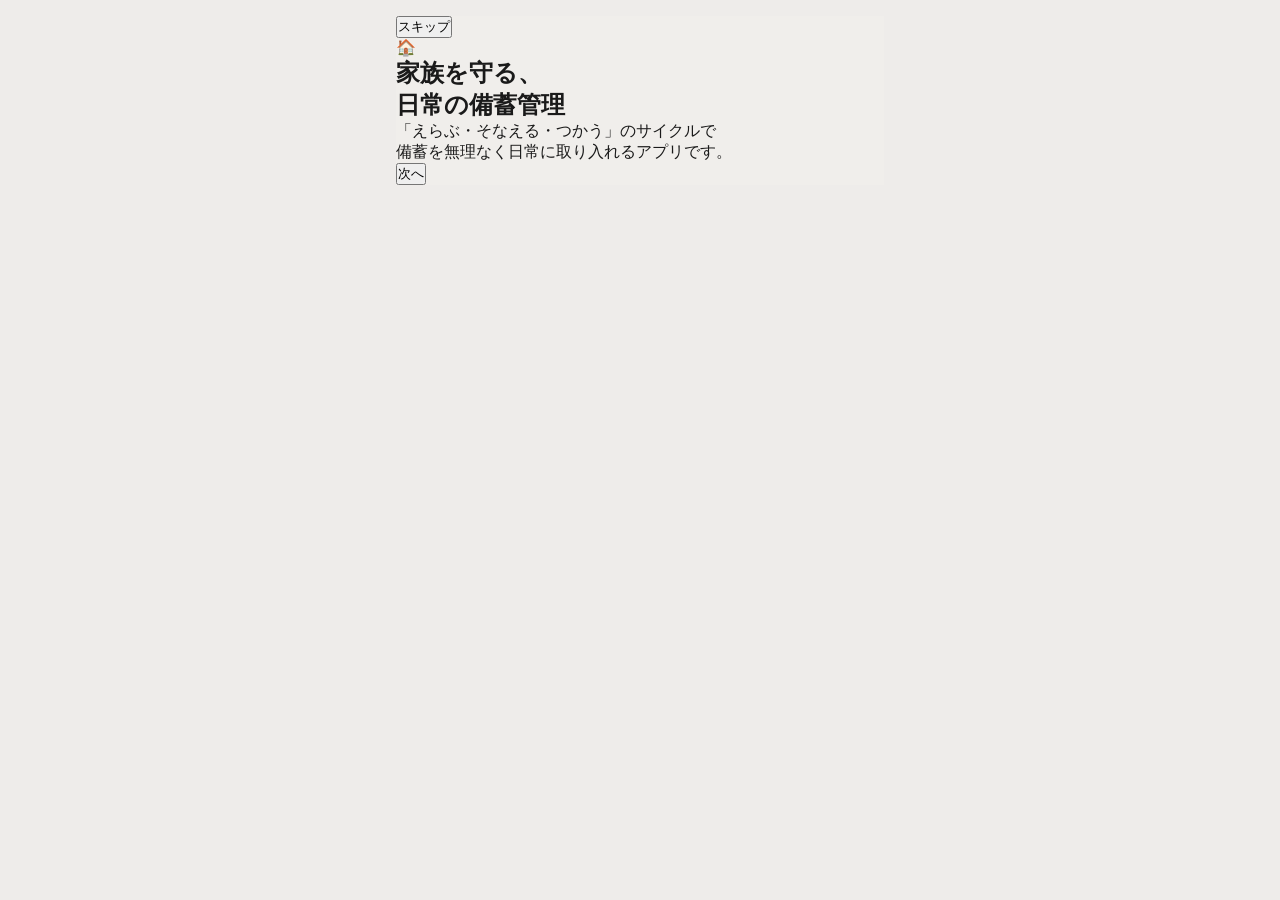
==== commit 290e76f4: "fix: redesign onboarding as fullscreen card, hide header/nav during flow - Replace stacked multi-ste" ====
--- a/index.html
+++ b/index.html
@@ -13,13 +13,13 @@
 </head>
 <body>
 
-  <header class="app-header">
+  <header class="app-header" id="app-header">
     <h1 id="header-title" class="app-header__title">StayStocked</h1>
   </header>
 
   <main id="app-root" class="app-main"></main>
 
-  <nav class="bottom-nav">
+  <nav class="bottom-nav" id="bottom-nav">
     <a href="#home"      class="bottom-nav__item">
       <img src="icons/menu.png" alt="">
       <span>ホーム</span>
--- a/css/style.css
+++ b/css/style.css
@@ -5,25 +5,25 @@
 
 /* ── 1. Design Tokens ──────────────────────────────────── */
 :root {
-  /* ブランドカラー */
-  --c-primary:       #7A8FA0;  /* グレー寄りブルーマール：ヘッダー・構造的アクセント */
-  --c-primary-lt:    #FDF0E0;  /* 朝焼け琥珀の淡い光：背景ハイライト              */
-  --c-primary-dk:    #2E4F63;  /* 濃いブルーマール：ボタン・強調アクション         */
-  --c-accent:        #3D5A70;  /* テキスト強調・アクティブNav・大きい数字          */
-
-  /* 背景・サーフェス（琥珀の朝焼け白） */
-  --c-bg:            #F7F3EE;
+  /* ブランドカラー — Theme C: Dusk (Gray-Slate × Amber) */
+  --c-primary:       #5C6B7A;  /* スレートグレー：ヘッダー・構造的アクセント       */
+  --c-primary-lt:    #FDF0E0;  /* アンバー淡：背景ハイライト                      */
+  --c-primary-dk:    #4A5A68;  /* 濃いスレート：ボタン・強調アクション             */
+  --c-accent:        #4A5A68;  /* テキスト強調・アクティブNav・大きい数字          */
+
+  /* 背景・サーフェス */
+  --c-bg:            #EEECEA;
   --c-surface:       #FFFFFF;
-  --c-surface-2:     #F2EDE6;
-
-  /* テキスト（琥珀寄りの暖かみ） */
-  --c-text:          #2C1F0E;
-  --c-text-2:        #5C4535;
-  --c-text-muted:    #9A8070;
-
-  /* ボーダー（暖かみのあるベージュ） */
-  --c-border:        #E0D5C8;
-  --c-border-lt:     #EDE8E0;
+  --c-surface-2:     #F0EEEB;
+
+  /* テキスト */
+  --c-text:          #1A1A1A;
+  --c-text-2:        #4A4A4A;
+  --c-text-muted:    #8C8C8C;
+
+  /* ボーダー */
+  --c-border:        #D0C9C0;
+  --c-border-lt:     #DDD8D0;
 
   /* ステータス */
   --c-ok:            #16A34A;
@@ -62,6 +62,8 @@
 }
 
 /* ── 3. App Shell ──────────────────────────────────────── */
+.is-hidden { display: none !important; }
+
 .app-header {
   background: var(--c-primary);
   color: #fff;
@@ -731,7 +733,7 @@
 
 .stock-sub-item {
   display: grid;
-  grid-template-columns: 1fr auto auto;
+  grid-template-columns: 1fr 72px 90px 52px;
   gap: 8px;
   align-items: center;
   padding: 9px 4px;
@@ -751,7 +753,7 @@
 .stock-sub-item.is-expired-sub {
   background: var(--c-ng-bg);
   border-radius: var(--r-sm);
-  padding: 9px 6px;
+  padding: 9px 4px;
 }
 .stock-sub-item.is-expired-sub .stock-sub-item__expiry {
   color: var(--c-ng);
@@ -778,12 +780,14 @@
   font-weight: 700;
   color: var(--c-text-2);
   white-space: nowrap;
+  text-align: right;
 }
 
 .stock-sub-item__expiry {
   font-size: 12px;
   color: var(--c-text-muted);
   white-space: nowrap;
+  text-align: right;
 }
 
 .stock-footer {
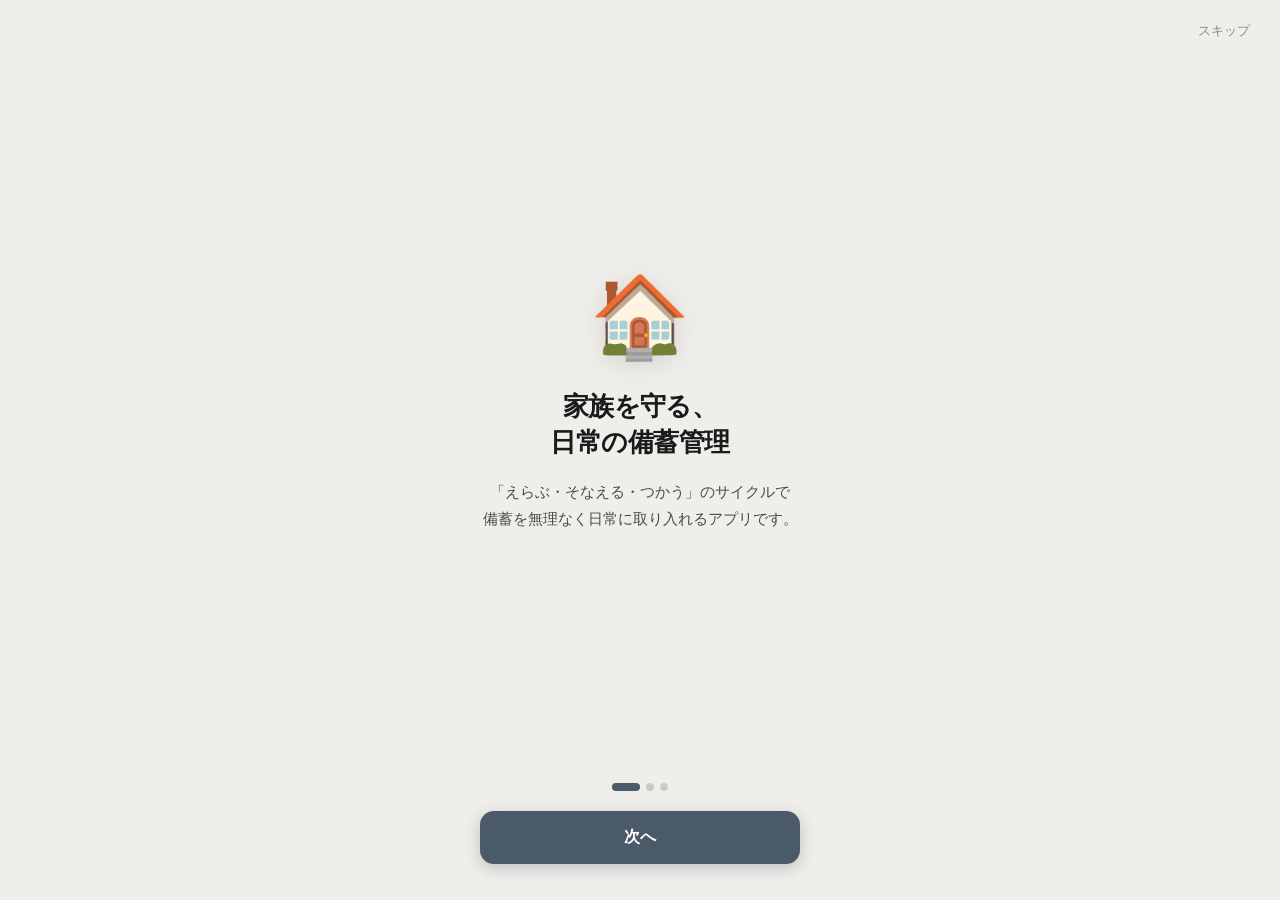
==== commit c589c02a: "fix: add missing additions.css link to index.html All new component styles (onboarding, filter bar, " ====
--- a/index.html
+++ b/index.html
@@ -5,6 +5,7 @@
   <meta name="viewport" content="width=device-width, initial-scale=1.0">
   <title>StayStocked - 防災備蓄管理</title>
   <link rel="stylesheet" href="css/style.css">
+  <link rel="stylesheet" href="css/additions.css">
   <!-- PWA（将来用）
   <link rel="manifest" href="manifest.json">
   <meta name="theme-color" content="#1B7A4F">
--- a/css/additions.css
+++ b/css/additions.css
@@ -0,0 +1,557 @@
+/**
+ * css/additions.css — リファクタリングで追加・変更したコンポーネントのスタイル
+ *
+ * 使い方：
+ *   既存の style.css はそのまま残し、
+ *   index.html でこのファイルを追加で読み込む：
+ *
+ *   <link rel="stylesheet" href="css/style.css">
+ *   <link rel="stylesheet" href="css/additions.css">  ← 追加
+ *
+ * このファイルが担当するもの：
+ *   - トースト通知 (.toast)
+ *   - 確認モーダル (.modal-overlay, .modal)
+ *   - ボトムナビのアクティブ状態 (.bottom-nav__item.is-active)
+ *   - ラジオボタングループ (.radio-group, .radio-label)
+ *   - ホーム画面のサマリーカード (.summary-card, .alert-card)
+ *   - セットアップ促進ブロック (.setup-prompt)
+ *   - 空状態メッセージ (.empty-state, .empty-text)
+ *   - フォームレイアウト (.form-group--inline)
+ *   - ボタンバリエーション追加 (.btn-full, .btn-sm, .btn-add)
+ */
+
+/* =====================================================
+   トースト通知
+   ===================================================== */
+.toast {
+  position: fixed;
+  bottom: calc(64px + 16px); /* ボトムナビの高さ + 余白 */
+  left: 50%;
+  transform: translateX(-50%) translateY(8px);
+  padding: 12px 20px;
+  border-radius: 24px;
+  font-size: 14px;
+  font-weight: 500;
+  white-space: nowrap;
+  opacity: 0;
+  transition: opacity 0.25s ease, transform 0.25s ease;
+  z-index: 1000;
+  pointer-events: none;
+}
+.toast.is-visible {
+  opacity: 1;
+  transform: translateX(-50%) translateY(0);
+}
+.toast--success { background: #4A5A68; color: #fff; }
+.toast--error   { background: #c0392b; color: #fff; }
+.toast--info    { background: #555;    color: #fff; }
+
+/* =====================================================
+   確認モーダル
+   ===================================================== */
+.modal-overlay {
+  position: fixed;
+  inset: 0;
+  background: rgba(0, 0, 0, 0.5);
+  display: flex;
+  align-items: flex-end; /* スマホでは画面下から出てくる */
+  justify-content: center;
+  z-index: 900;
+  padding: 0 0 env(safe-area-inset-bottom, 0);
+}
+.modal {
+  background: #fff;
+  border-radius: 16px 16px 0 0;
+  padding: 24px 20px 32px;
+  width: 100%;
+  max-width: 480px;
+}
+.modal__message {
+  font-size: 15px;
+  line-height: 1.6;
+  white-space: pre-line; /* \n で改行できる */
+  margin: 0 0 20px;
+}
+.modal__actions {
+  display: flex;
+  gap: 12px;
+}
+.modal__actions .btn {
+  flex: 1;
+}
+
+/* =====================================================
+   ボトムナビ アクティブ状態
+   ===================================================== */
+.bottom-nav__item.is-active {
+  color: #4A5A68;
+  font-weight: 600;
+}
+.bottom-nav__item.is-active img {
+  opacity: 1;
+  filter: none; /* 既存スタイルに filter があれば上書き */
+}
+
+/* =====================================================
+   ラジオボタングループ（性別選択）
+   ===================================================== */
+.radio-group {
+  display: flex;
+  gap: 16px;
+}
+.radio-label {
+  display: flex;
+  align-items: center;
+  gap: 6px;
+  font-size: 15px;
+  cursor: pointer;
+  padding: 8px 0;
+}
+.radio-label input[type="radio"] {
+  width: 18px;
+  height: 18px;
+  accent-color: #4A5A68;
+}
+
+/* =====================================================
+   ホーム：達成率サマリーカード
+   ===================================================== */
+.summary-card {
+  background: #EEECEA;
+  border-radius: 12px;
+  padding: 16px 20px;
+  margin-bottom: 16px;
+}
+.summary-card__label {
+  font-size: 13px;
+  color: #555;
+  margin-bottom: 4px;
+}
+.summary-card__pct {
+  font-size: 36px;
+  font-weight: 700;
+  color: #4A5A68;
+  line-height: 1.2;
+}
+.summary-card__sub {
+  font-size: 13px;
+  color: #666;
+  margin-top: 8px;
+}
+
+/* =====================================================
+   ホーム：期限アラートカード
+   ===================================================== */
+.alert-card {
+  background: #fff8e1;
+  border: 1px solid #f9a825;
+  border-radius: 12px;
+  padding: 14px 16px;
+  margin-bottom: 16px;
+}
+.alert-card__title {
+  font-size: 13px;
+  font-weight: 600;
+  color: #e65100;
+  margin-bottom: 8px;
+}
+.alert-card__list {
+  list-style: none;
+  margin: 0 0 8px;
+  padding: 0;
+  font-size: 14px;
+}
+.alert-card__list li {
+  padding: 2px 0;
+}
+.alert-label {
+  display: inline-block;
+  font-size: 12px;
+  font-weight: 600;
+  background: #ff8f00;
+  color: #fff;
+  border-radius: 4px;
+  padding: 1px 6px;
+  margin-right: 6px;
+}
+.alert-label.is-expired {
+  background: #c62828;
+}
+.alert-card__more {
+  font-size: 12px;
+  color: #888;
+  margin: 0 0 6px;
+}
+.alert-card__link {
+  font-size: 13px;
+  color: #e65100;
+  text-decoration: none;
+  font-weight: 500;
+}
+
+/* =====================================================
+   くらし方未設定の促進ブロック
+   ===================================================== */
+.setup-prompt {
+  background: #f5f5f5;
+  border-radius: 12px;
+  padding: 20px;
+  margin-bottom: 16px;
+  text-align: center;
+}
+.setup-prompt p {
+  margin: 0 0 12px;
+  font-size: 14px;
+  color: #444;
+}
+
+/* =====================================================
+   空状態
+   ===================================================== */
+.empty-state {
+  padding: 32px 20px;
+  text-align: center;
+}
+.empty-state p {
+  margin: 0 0 16px;
+  color: #666;
+}
+.empty-text {
+  color: #888;
+  font-size: 14px;
+  padding: 8px 0;
+}
+
+/* =====================================================
+   フォーム：横並びグループ（数量＋単位など）
+   ===================================================== */
+.form-group--inline {
+  display: flex;
+  gap: 12px;
+}
+.form-group--inline > div {
+  flex: 1;
+}
+
+/* =====================================================
+   ボタン追加スタイル
+   ===================================================== */
+.btn-full { width: 100%; display: block; text-align: center; }
+.btn-sm   { font-size: 13px; padding: 6px 12px; }
+
+.btn-add {
+  display: block;
+  width: 100%;
+  margin-top: 8px;
+  font-size: 14px;
+  background: none;
+  border: 1px dashed #aaa;
+  color: #555;
+  border-radius: 8px;
+  padding: 10px;
+  cursor: pointer;
+  text-align: center;
+}
+.btn-add:hover {
+  border-color: #4A5A68;
+  color: #4A5A68;
+}
+
+/* =====================================================
+   備蓄リスト：フッター余白
+   ===================================================== */
+.stock-footer {
+  padding: 16px 0 8px;
+  text-align: center;
+}
+
+/* =====================================================
+   品目リスト：アコーディオン（デフォルト推奨品目）
+   ===================================================== */
+.master-list__item--accordion {
+  padding: 0;
+}
+
+.master-list__details {
+  width: 100%;
+}
+
+.master-list__summary {
+  display: flex;
+  align-items: center;
+  justify-content: space-between;
+  gap: 8px;
+  padding: 12px 4px;
+  cursor: pointer;
+  list-style: none;
+  user-select: none;
+}
+.master-list__summary::-webkit-details-marker { display: none; }
+
+/* 展開インジケーター（＋ / －）*/
+.master-list__summary::after {
+  content: '+';
+  font-size: 20px;
+  font-weight: 300;
+  line-height: 1;
+  color: #4A5A68;
+  flex-shrink: 0;
+  width: 24px;
+  text-align: center;
+  transition: opacity 0.15s ease;
+}
+.master-list__details[open] > .master-list__summary::after {
+  content: '−';
+}
+
+.master-list__note {
+  margin: 0 0 12px 0;
+  padding: 10px 12px;
+  background: #EEF0F3;
+  border-left: 3px solid #5C6B7A;
+  border-radius: 0 6px 6px 0;
+  font-size: 13px;
+  line-height: 1.65;
+  color: #1A1A1A;
+}
+
+/* =====================================================
+   オンボーディング — フルスクリーンカード型
+   ===================================================== */
+.ob-shell {
+  position: fixed;
+  inset: 0;
+  display: flex;
+  flex-direction: column;
+  transition: background 0.4s ease;
+  padding: env(safe-area-inset-top, 0) 0 env(safe-area-inset-bottom, 0);
+}
+
+.ob-skip {
+  align-self: flex-end;
+  margin: 16px 20px 0 0;
+  background: none;
+  border: none;
+  font-size: 13px;
+  color: var(--c-text-muted);
+  cursor: pointer;
+  padding: 6px 10px;
+}
+
+.ob-body {
+  flex: 1;
+  display: flex;
+  flex-direction: column;
+  align-items: center;
+  justify-content: center;
+  padding: 24px 32px;
+  text-align: center;
+}
+
+.ob-body.ob-anim {
+  animation: ob-in 0.35s cubic-bezier(0.22, 1, 0.36, 1);
+}
+@keyframes ob-in {
+  from { opacity: 0; transform: translateY(18px); }
+  to   { opacity: 1; transform: translateY(0); }
+}
+
+.ob-icon {
+  font-size: 80px;
+  line-height: 1;
+  margin-bottom: 32px;
+  filter: drop-shadow(0 4px 12px rgba(0,0,0,.10));
+}
+
+.ob-title {
+  font-size: 26px;
+  font-weight: 800;
+  color: var(--c-text);
+  line-height: 1.35;
+  margin-bottom: 18px;
+  letter-spacing: -0.02em;
+}
+
+.ob-desc {
+  font-size: 15px;
+  color: var(--c-text-2);
+  line-height: 1.8;
+}
+
+.ob-footer {
+  padding: 20px 24px 36px;
+  display: flex;
+  flex-direction: column;
+  align-items: center;
+  gap: 20px;
+}
+
+.ob-dots {
+  display: flex;
+  gap: 6px;
+}
+.ob-dot {
+  width: 8px;
+  height: 8px;
+  border-radius: 50%;
+  background: rgba(0,0,0,.15);
+  transition: background 0.25s, width 0.25s, border-radius 0.25s;
+}
+.ob-dot.is-active {
+  background: var(--c-primary-dk);
+  width: 28px;
+  border-radius: 4px;
+}
+
+.ob-next-btn {
+  width: 100%;
+  max-width: 320px;
+  padding: 16px;
+  border-radius: 14px;
+  border: none;
+  background: var(--c-primary-dk);
+  color: #fff;
+  font-size: 16px;
+  font-weight: 700;
+  cursor: pointer;
+  letter-spacing: 0.02em;
+  box-shadow: 0 4px 16px rgba(74,90,104,.30);
+  transition: transform 0.1s, box-shadow 0.1s;
+}
+.ob-next-btn:active {
+  transform: scale(0.97);
+  box-shadow: 0 2px 8px rgba(74,90,104,.20);
+}
+
+/* =====================================================
+   ホーム：モード切替スイッチ（サマリーカード内）
+   ===================================================== */
+.home-mode-switch {
+  display: flex;
+  gap: 6px;
+  margin-top: 14px;
+  justify-content: center;
+}
+.home-mode-btn {
+  flex: 1;
+  padding: 6px 0;
+  border-radius: 8px;
+  border: 1px solid var(--c-border);
+  background: var(--c-surface);
+  color: var(--c-text-muted);
+  font-size: 12px;
+  font-weight: 600;
+  cursor: pointer;
+  transition: background 0.15s, color 0.15s;
+}
+.home-mode-btn.is-active {
+  background: var(--c-primary-dk);
+  border-color: var(--c-primary-dk);
+  color: #fff;
+}
+
+/* =====================================================
+   ホーム：棚卸しリマインダーバナー
+   ===================================================== */
+.reminder-banner {
+  display: flex;
+  align-items: center;
+  gap: 10px;
+  background: var(--c-primary-lt);
+  border: 1px solid var(--c-border);
+  border-radius: 12px;
+  padding: 12px 14px;
+  margin-bottom: 12px;
+  font-size: 13px;
+}
+.reminder-banner__icon { font-size: 20px; flex-shrink: 0; }
+.reminder-banner__msg  { flex: 1; color: var(--c-text-2); font-weight: 500; }
+.reminder-banner__btn  {
+  flex-shrink: 0;
+  padding: 6px 12px;
+  border-radius: 8px;
+  background: var(--c-primary-dk);
+  color: #fff;
+  border: none;
+  font-size: 12px;
+  font-weight: 600;
+  cursor: pointer;
+}
+
+/* =====================================================
+   備蓄リスト：フィルタバー
+   ===================================================== */
+.stock-filter-bar {
+  display: flex;
+  align-items: center;
+  gap: 8px;
+  padding: 8px 0 4px;
+}
+.filter-chip {
+  flex-shrink: 0;
+  padding: 6px 14px;
+  border-radius: 999px;
+  border: 1px solid var(--c-border);
+  background: var(--c-surface);
+  color: var(--c-text-muted);
+  font-size: 12px;
+  font-weight: 600;
+  cursor: pointer;
+  transition: background 0.15s, color 0.15s, border-color 0.15s;
+}
+.filter-chip.is-active {
+  background: var(--c-primary-dk);
+  border-color: var(--c-primary-dk);
+  color: #fff;
+}
+.filter-search {
+  flex: 1;
+}
+.filter-search input {
+  width: 100%;
+  padding: 7px 12px;
+  border-radius: 999px;
+  border: 1px solid var(--c-border);
+  background: var(--c-surface);
+  font-size: 13px;
+  color: var(--c-text);
+  outline: none;
+}
+.filter-search input:focus {
+  border-color: var(--c-primary-dk);
+}
+
+/* =====================================================
+   備蓄リスト：「使った」ボタン
+   ===================================================== */
+.stock-sub-list {
+  /* サブアイテムグリッドに「使った」列を追加 */
+  --sub-grid: 1fr 72px 90px 52px;
+}
+.stock-sub-item {
+  grid-template-columns: var(--sub-grid, 1fr 72px 90px 52px);
+}
+.btn-use {
+  background: none;
+  border: 1px solid var(--c-border);
+  border-radius: 6px;
+  color: var(--c-text-muted);
+  font-size: 11px;
+  font-weight: 600;
+  padding: 3px 6px;
+  cursor: pointer;
+  white-space: nowrap;
+  transition: background 0.15s, color 0.15s;
+}
+.btn-use:hover, .btn-use:active {
+  background: var(--c-primary-lt);
+  border-color: var(--c-primary-dk);
+  color: var(--c-primary-dk);
+}
+
+/* =====================================================
+   設定：バックアップセクション
+   ===================================================== */
+.settings-backup-row {
+  margin-top: 8px;
+}
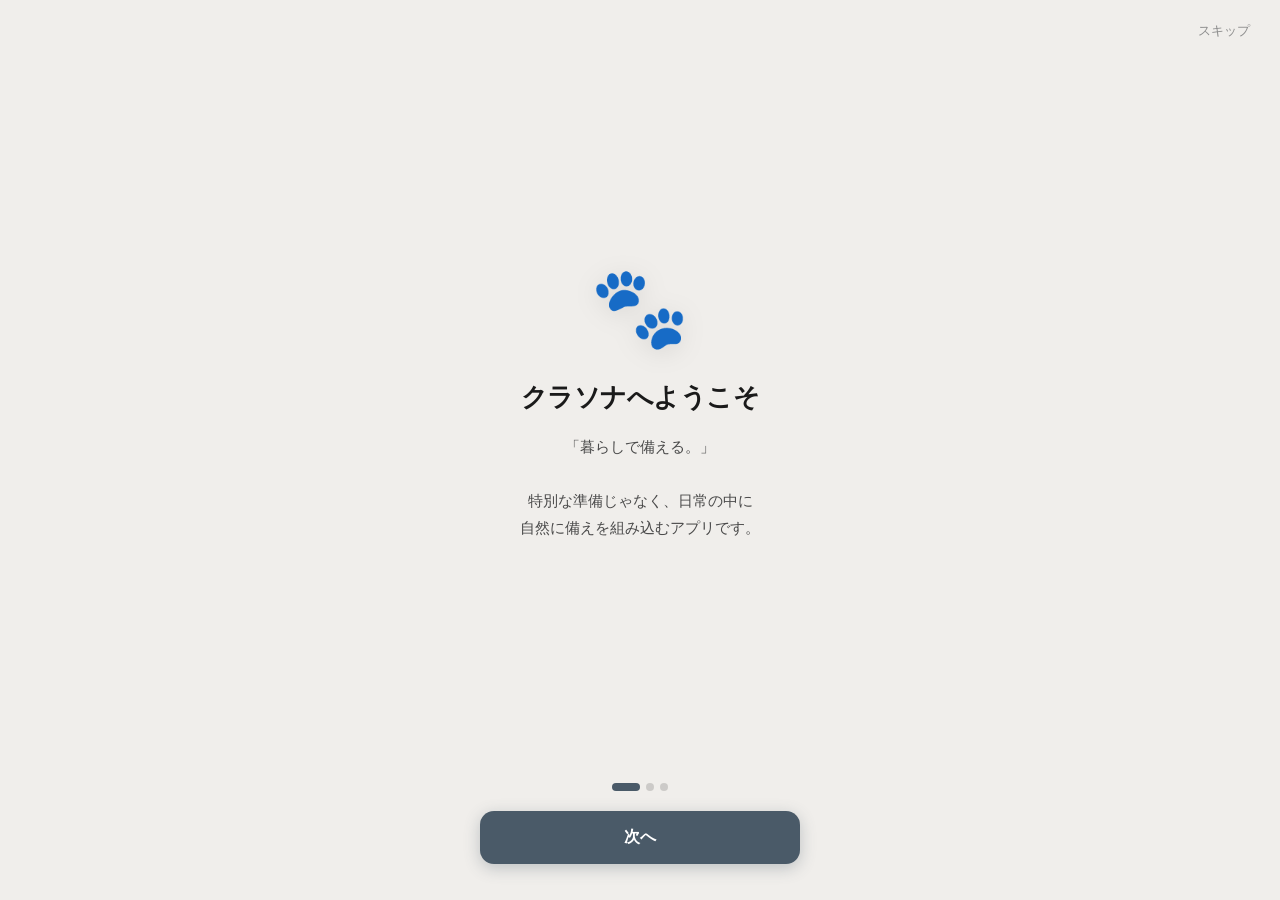
==== commit bbe3e084: "rebrand: StayStocked → クラソナ (Crasona) - Rename app to クラソナ across all surfaces: title, header, manif" ====
--- a/index.html
+++ b/index.html
@@ -3,19 +3,23 @@
 <head>
   <meta charset="UTF-8">
   <meta name="viewport" content="width=device-width, initial-scale=1.0">
-  <title>StayStocked - 防災備蓄管理</title>
+  <title>クラソナ - 暮らしで備える。</title>
   <link rel="stylesheet" href="css/style.css">
   <link rel="stylesheet" href="css/additions.css">
-  <!-- PWA（将来用）
+  <!-- PWA -->
   <link rel="manifest" href="manifest.json">
-  <meta name="theme-color" content="#1B7A4F">
-  -->
+  <meta name="theme-color" content="#5C6B7A">
+  <!-- iOS ホーム画面追加サポート -->
+  <meta name="apple-mobile-web-app-capable" content="yes">
+  <meta name="apple-mobile-web-app-status-bar-style" content="default">
+  <meta name="apple-mobile-web-app-title" content="クラソナ">
+  <link rel="apple-touch-icon" href="icons/icon-192.png">
   <link rel="icon" href="icons/favicon.ico">
 </head>
 <body>
 
   <header class="app-header" id="app-header">
-    <h1 id="header-title" class="app-header__title">StayStocked</h1>
+    <h1 id="header-title" class="app-header__title">クラソナ</h1>
   </header>
 
   <main id="app-root" class="app-main"></main>
@@ -40,6 +44,15 @@
   </nav>
 
   <script src="js/main.js" type="module"></script>
+  <script>
+    // Service Worker 登録
+    if ('serviceWorker' in navigator) {
+      window.addEventListener('load', () => {
+        navigator.serviceWorker.register('./sw.js')
+          .catch(err => console.warn('SW registration failed:', err));
+      });
+    }
+  </script>
 
 </body>
 </html>
--- a/css/style.css
+++ b/css/style.css
@@ -1,5 +1,5 @@
 /* ============================================================
-   StayStocked — Design System
+   クラソナ (Crasona) — Design System
    すべてのスタイルをこのファイルに集約（additions.css統合済み）
    ============================================================ */
 
@@ -233,6 +233,13 @@
   transition: border-color .15s;
   -webkit-appearance: none;
   appearance: none;
+}
+
+/* 数値入力エラー（不正値・範囲外）*/
+input.input-error,
+input.input-error:focus {
+  border-color: var(--c-ng) !important;
+  background: #FFF5F5;
 }
 
 .form-group input:focus,
--- a/css/additions.css
+++ b/css/additions.css
@@ -555,3 +555,733 @@
 .settings-backup-row {
   margin-top: 8px;
 }
+
+/* =====================================================
+   くらし方 — モダンUI
+   ===================================================== */
+.ls-section {
+  background: var(--c-surface);
+  border-radius: var(--r-lg);
+  padding: 18px 20px;
+  margin-bottom: 12px;
+  box-shadow: var(--shadow-sm);
+}
+.ls-section__label {
+  font-size: 12px;
+  font-weight: 700;
+  color: var(--c-text-muted);
+  letter-spacing: .07em;
+  text-transform: uppercase;
+  margin-bottom: 14px;
+}
+
+/* カウンター（人数・ペット） */
+.ls-counter {
+  display: flex;
+  align-items: center;
+  justify-content: center;
+  gap: 16px;
+}
+.ls-counter__btn {
+  width: 44px;
+  height: 44px;
+  border-radius: 50%;
+  border: 1.5px solid var(--c-border);
+  background: var(--c-surface);
+  font-size: 22px;
+  line-height: 1;
+  color: var(--c-primary-dk);
+  cursor: pointer;
+  display: flex;
+  align-items: center;
+  justify-content: center;
+  transition: background .15s, border-color .15s;
+}
+.ls-counter__btn:hover:not(:disabled) {
+  background: var(--c-primary-lt);
+  border-color: var(--c-primary-dk);
+}
+.ls-counter__btn:disabled { opacity: .3; cursor: default; }
+.ls-counter__val {
+  font-size: 40px;
+  font-weight: 800;
+  color: var(--c-text);
+  min-width: 56px;
+  text-align: center;
+  line-height: 1;
+}
+.ls-counter__unit {
+  font-size: 16px;
+  color: var(--c-text-muted);
+  margin-left: -10px;
+  align-self: flex-end;
+  padding-bottom: 4px;
+}
+
+/* プロフィールカード */
+.ls-profile-card {
+  background: var(--c-surface);
+  border-radius: var(--r-lg);
+  padding: 18px 20px;
+  margin-bottom: 12px;
+  box-shadow: var(--shadow-sm);
+  border-left: 4px solid var(--c-primary);
+}
+.ls-profile-card__head {
+  display: flex;
+  align-items: center;
+  gap: 10px;
+  margin-bottom: 16px;
+}
+.ls-profile-card__num {
+  width: 28px;
+  height: 28px;
+  border-radius: 50%;
+  background: var(--c-primary-dk);
+  color: #fff;
+  font-size: 13px;
+  font-weight: 700;
+  display: flex;
+  align-items: center;
+  justify-content: center;
+  flex-shrink: 0;
+}
+.ls-profile-card__title {
+  font-size: 15px;
+  font-weight: 700;
+  color: var(--c-text);
+}
+
+.ls-field-group {
+  margin-bottom: 14px;
+}
+.ls-field-group:last-child { margin-bottom: 0; }
+.ls-field-label {
+  font-size: 12px;
+  font-weight: 600;
+  color: var(--c-text-muted);
+  margin-bottom: 8px;
+  letter-spacing: .05em;
+}
+
+/* 性別トグルボタン */
+.ls-toggle-group {
+  display: flex;
+  gap: 0;
+  border: 1.5px solid var(--c-border);
+  border-radius: var(--r-md);
+  overflow: hidden;
+  background: var(--c-bg);
+}
+.ls-toggle-btn {
+  flex: 1;
+  padding: 11px 0;
+  border: none;
+  border-right: 1.5px solid var(--c-border);
+  background: transparent;
+  color: var(--c-text-muted);
+  font-size: 14px;
+  font-weight: 600;
+  cursor: pointer;
+  transition: background .15s, color .15s;
+  letter-spacing: .02em;
+}
+.ls-toggle-btn:last-child { border-right: none; }
+.ls-toggle-btn.is-active {
+  background: var(--c-primary-dk);
+  color: #fff;
+}
+
+/* 年代ピルセレクタ */
+.ls-age-pills {
+  display: flex;
+  flex-wrap: wrap;
+  gap: 6px;
+  justify-content: center;
+}
+.ls-age-btn {
+  padding: 7px 12px;
+  border-radius: var(--r-pill);
+  border: 1.5px solid var(--c-border);
+  background: var(--c-bg);
+  cursor: pointer;
+  transition: background .15s, border-color .15s;
+  text-align: center;
+}
+.ls-age-btn.is-active {
+  background: var(--c-primary-dk);
+  border-color: var(--c-primary-dk);
+}
+.ls-age-btn__sub {
+  display: block;
+  font-size: 10px;
+  font-weight: 600;
+  color: var(--c-text-muted);
+  letter-spacing: .04em;
+  line-height: 1.2;
+  margin-bottom: 1px;
+}
+.ls-age-btn__label {
+  display: block;
+  font-size: 12px;
+  font-weight: 700;
+  color: var(--c-text);
+  line-height: 1.2;
+}
+.ls-age-btn.is-active .ls-age-btn__sub  { color: rgba(255,255,255,.7); }
+.ls-age-btn.is-active .ls-age-btn__label { color: #fff; }
+
+/* =====================================================
+   ペットリスト
+   ===================================================== */
+.ls-pet-empty {
+  font-size: 13px;
+  color: var(--c-text-muted);
+  text-align: center;
+  padding: 8px 0 12px;
+}
+.ls-pet-row {
+  display: flex;
+  align-items: center;
+  justify-content: space-between;
+  gap: 10px;
+  padding: 10px 0;
+  border-bottom: 1px solid var(--c-border-lt);
+}
+.ls-pet-row:last-child { border-bottom: none; }
+.ls-pet-row__left {
+  display: flex;
+  align-items: center;
+  gap: 8px;
+  flex: 1;
+  min-width: 0;
+}
+.ls-pet-type {
+  font-size: 14px;
+  font-weight: 600;
+  color: var(--c-text);
+  border: 1.5px solid var(--c-border);
+  border-radius: var(--r-md);
+  padding: 7px 10px;
+  background: var(--c-bg);
+  cursor: pointer;
+  flex: 1;
+}
+.ls-pet-unit-wrap {
+  flex-shrink: 0;
+}
+.ls-pet-unit {
+  width: 44px;
+  font-size: 13px;
+  font-weight: 600;
+  color: var(--c-text-muted);
+  border: 1.5px solid var(--c-border);
+  border-radius: var(--r-md);
+  padding: 7px 6px;
+  text-align: center;
+  background: var(--c-bg);
+}
+.ls-pet-unit:focus {
+  outline: none;
+  border-color: var(--c-primary-dk);
+  color: var(--c-primary-dk);
+}
+.ls-pet-row__right {
+  display: flex;
+  align-items: center;
+  gap: 6px;
+  flex-shrink: 0;
+}
+.ls-pet-count {
+  font-size: 18px;
+  font-weight: 700;
+  color: var(--c-text);
+  min-width: 24px;
+  text-align: center;
+}
+.ls-pet-del {
+  background: none;
+  border: none;
+  font-size: 14px;
+  color: var(--c-text-muted);
+  cursor: pointer;
+  padding: 4px 6px;
+  border-radius: 6px;
+  margin-left: 2px;
+  transition: color .15s, background .15s;
+}
+.ls-pet-del:hover { color: var(--c-ng); background: var(--c-ng-bg); }
+.ls-pet-add-btn {
+  display: block;
+  width: 100%;
+  margin-top: 12px;
+  padding: 10px;
+  border: 1.5px dashed var(--c-border);
+  border-radius: var(--r-md);
+  background: none;
+  color: var(--c-primary-dk);
+  font-size: 13px;
+  font-weight: 600;
+  cursor: pointer;
+  transition: border-color .15s, background .15s;
+}
+.ls-pet-add-btn:hover {
+  border-color: var(--c-primary-dk);
+  background: var(--c-primary-lt);
+}
+
+/* ============================================================
+   ToDo備蓄ページ & ホームの優先アクションカード
+   ============================================================ */
+
+/* ── ToDo セクション ──────────────────────────────────── */
+.todo-section {
+  margin-bottom: 24px;
+}
+.todo-section__title {
+  display: flex;
+  align-items: center;
+  gap: 8px;
+  font-size: 13px;
+  font-weight: 700;
+  color: var(--c-text-muted);
+  text-transform: uppercase;
+  letter-spacing: .06em;
+  margin: 0 0 10px;
+  padding: 0 4px;
+}
+.todo-count {
+  display: inline-flex;
+  align-items: center;
+  justify-content: center;
+  min-width: 20px;
+  height: 20px;
+  padding: 0 5px;
+  background: var(--c-primary);
+  color: #fff;
+  border-radius: 99px;
+  font-size: 11px;
+  font-weight: 700;
+  letter-spacing: 0;
+}
+
+/* ── ToDo カード ──────────────────────────────────────── */
+.todo-card {
+  display: flex;
+  align-items: center;
+  gap: 10px;
+  background: var(--c-surface);
+  border: 1.5px solid var(--c-border-lt);
+  border-left: 4px solid var(--c-border);
+  border-radius: var(--r-md);
+  padding: 12px 12px 12px 10px;
+  margin-bottom: 8px;
+}
+.todo-card--shortfall { border-left-color: var(--c-primary-dk); }
+.todo-card--expiry    { border-left-color: var(--c-warn, #D97706); }
+.todo-card.is-expired { border-left-color: var(--c-ng); }
+
+/* バッジ */
+.todo-badge {
+  flex-shrink: 0;
+  display: inline-block;
+  padding: 2px 7px;
+  border-radius: 99px;
+  font-size: 10px;
+  font-weight: 700;
+  white-space: nowrap;
+}
+.todo-badge--high    { background: var(--c-primary-lt);  color: var(--c-primary-dk); }
+.todo-badge--warn    { background: #FEF3C7;               color: #92400E; }
+.todo-badge--expired { background: var(--c-ng-bg, #FEE2E2); color: var(--c-ng); }
+
+/* カード本文 */
+.todo-card__body {
+  flex: 1;
+  min-width: 0;
+}
+.todo-card__title {
+  font-size: 14px;
+  font-weight: 600;
+  color: var(--c-text);
+  white-space: nowrap;
+  overflow: hidden;
+  text-overflow: ellipsis;
+  margin-bottom: 2px;
+  display: flex;
+  align-items: center;
+  gap: 4px;
+  flex-wrap: wrap;
+}
+.todo-card__meta {
+  font-size: 12px;
+  color: var(--c-text-2);
+}
+.todo-card__meta strong {
+  color: var(--c-ng);
+  font-weight: 700;
+}
+
+/* 進捗バー（compact でない不足カード） */
+.todo-card__progress {
+  display: flex;
+  align-items: center;
+  gap: 6px;
+  margin: 4px 0 2px;
+}
+.progress-bar--sm {
+  flex: 1;
+  height: 4px;
+  border-radius: 99px;
+  background: var(--c-border-lt);
+  overflow: hidden;
+}
+.todo-card__pct {
+  font-size: 11px;
+  color: var(--c-text-muted);
+  white-space: nowrap;
+}
+
+/* 空状態 */
+.todo-empty {
+  display: flex;
+  flex-direction: column;
+  align-items: center;
+  padding: 28px 0 20px;
+  gap: 8px;
+}
+.todo-empty__icon {
+  width: 44px;
+  height: 44px;
+  display: flex;
+  align-items: center;
+  justify-content: center;
+  background: #DCFCE7;
+  border-radius: 50%;
+  font-size: 20px;
+  color: var(--c-ok, #16A34A);
+  font-weight: 700;
+}
+.todo-empty__msg {
+  font-size: 13px;
+  color: var(--c-text-muted);
+  text-align: center;
+  line-height: 1.6;
+  margin: 0;
+}
+.todo-empty-text {
+  font-size: 13px;
+  color: var(--c-text-muted);
+  text-align: center;
+  padding: 12px 0;
+  margin: 0;
+}
+
+/* ── ホームの優先アクションカード ─────────────────────── */
+.home-quest-card {
+  background: var(--c-surface);
+  border: 1.5px solid var(--c-border-lt);
+  border-radius: var(--r-lg, 14px);
+  padding: 14px 16px;
+  margin-bottom: 16px;
+}
+.home-quest-card--ok {
+  border-color: #BBF7D0;
+  background: #F0FDF4;
+}
+.home-quest-card__head {
+  display: flex;
+  align-items: center;
+  justify-content: space-between;
+  margin-bottom: 10px;
+}
+.home-quest-card__title {
+  font-size: 12px;
+  font-weight: 700;
+  color: var(--c-text-muted);
+  text-transform: uppercase;
+  letter-spacing: .06em;
+}
+.home-quest-card__more {
+  font-size: 11px;
+  color: var(--c-text-muted);
+}
+.home-quest-card__empty {
+  font-size: 13px;
+  color: var(--c-ok, #16A34A);
+  font-weight: 600;
+  margin: 0;
+  text-align: center;
+  padding: 4px 0 2px;
+}
+.home-quest-list {
+  list-style: none;
+  padding: 0;
+  margin: 0 0 10px;
+  display: flex;
+  flex-direction: column;
+  gap: 6px;
+}
+.home-quest-row {
+  display: flex;
+  align-items: center;
+  gap: 8px;
+  font-size: 13px;
+}
+.home-quest-badge {
+  flex-shrink: 0;
+  display: inline-block;
+  padding: 1px 6px;
+  border-radius: 99px;
+  font-size: 10px;
+  font-weight: 700;
+  white-space: nowrap;
+}
+.home-quest-badge--high    { background: var(--c-primary-lt);    color: var(--c-primary-dk); }
+.home-quest-badge--warn    { background: #FEF3C7;                 color: #92400E; }
+.home-quest-badge--expired { background: var(--c-ng-bg, #FEE2E2); color: var(--c-ng); }
+.home-quest-row__name {
+  flex: 1;
+  color: var(--c-text);
+  font-weight: 500;
+  overflow: hidden;
+  white-space: nowrap;
+  text-overflow: ellipsis;
+}
+.home-quest-row__meta {
+  flex-shrink: 0;
+  font-size: 11px;
+  color: var(--c-text-muted);
+}
+.home-quest-card__link {
+  display: block;
+  text-align: right;
+  font-size: 12px;
+  font-weight: 600;
+  color: var(--c-primary-dk);
+  text-decoration: none;
+  padding-top: 6px;
+  border-top: 1px solid var(--c-border-lt);
+}
+.home-quest-card__link:hover { text-decoration: underline; }
+
+/* ============================================================
+   棚卸しリマインダー改修
+   ============================================================ */
+
+/* 前日は通常バナー、当日以降は urgent（濃い色） */
+.reminder-banner--urgent {
+  background: var(--c-ng-bg, #FEE2E2);
+  border-color: var(--c-ng);
+  color: var(--c-ng);
+}
+.reminder-banner--urgent .reminder-banner__msg { color: var(--c-ng); }
+.reminder-banner--urgent .reminder-banner__btn {
+  background: var(--c-ng);
+  color: #fff;
+}
+
+/* ── 次回棚卸し日（常設・グリッドメニュー下） ── */
+.home-next-check {
+  display: flex;
+  align-items: center;
+  justify-content: center;
+  gap: 6px;
+  margin: 4px 0 16px;
+  font-size: 12px;
+  color: var(--c-text-muted);
+}
+.home-next-check__label {
+  font-weight: 600;
+}
+.home-next-check__date {
+  color: var(--c-text-2);
+}
+.home-next-check__link {
+  color: var(--c-primary);
+  text-decoration: none;
+  font-size: 11px;
+  padding: 1px 6px;
+  border: 1px solid var(--c-border);
+  border-radius: 99px;
+  transition: background .15s;
+}
+.home-next-check__link:hover { background: var(--c-surface-2); }
+
+/* ============================================================
+   備蓄モード（スターター / 本格）
+   ============================================================ */
+
+/* レベルバッジ */
+.level-badge {
+  display: inline-block;
+  padding: 2px 8px;
+  border-radius: 99px;
+  font-size: 11px;
+  font-weight: 700;
+  vertical-align: middle;
+  margin-right: 4px;
+}
+.level-badge--starter {
+  background: #FEF3C7;
+  color: #92400E;
+}
+.level-badge--full {
+  background: var(--c-primary-lt);
+  color: var(--c-primary-dk);
+}
+
+/* 昇格バナー（備蓄リスト画面） */
+.upgrade-banner {
+  display: flex;
+  align-items: center;
+  justify-content: space-between;
+  gap: 12px;
+  background: linear-gradient(135deg, #FFFBEB 0%, #FEF3C7 100%);
+  border: 1.5px solid #FDE68A;
+  border-radius: var(--r-md);
+  padding: 14px 16px;
+  margin-bottom: 16px;
+}
+.upgrade-banner__body strong {
+  display: block;
+  font-size: 14px;
+  color: #78350F;
+  margin-bottom: 2px;
+}
+.upgrade-banner__body p {
+  font-size: 12px;
+  color: #92400E;
+  margin: 0;
+}
+
+/* 品目の非表示ボタン */
+.btn-hide {
+  display: block;
+  width: 100%;
+  margin-top: 8px;
+  padding: 6px;
+  background: none;
+  border: none;
+  font-size: 12px;
+  color: var(--c-text-muted);
+  text-align: center;
+  cursor: pointer;
+  border-radius: var(--r-sm);
+  transition: color .15s, background .15s;
+}
+.btn-hide:hover {
+  color: var(--c-ng);
+  background: var(--c-ng-bg, #FEE2E2);
+}
+
+/* 設定画面 — モード切替行 */
+.settings-level-row {
+  display: flex;
+  align-items: center;
+  justify-content: space-between;
+  gap: 12px;
+  padding: 10px 0;
+}
+.settings-level-info {
+  display: flex;
+  align-items: center;
+  gap: 8px;
+}
+.settings-level-desc {
+  font-size: 12px;
+  color: var(--c-text-muted);
+}
+
+/* 設定画面 — 非表示品目行 */
+.hidden-item-row {
+  display: flex;
+  align-items: center;
+  justify-content: space-between;
+  padding: 8px 0;
+  border-bottom: 1px solid var(--c-border-lt);
+  gap: 12px;
+}
+.hidden-item-row:last-child { border-bottom: none; }
+.hidden-item-row__name {
+  font-size: 14px;
+  color: var(--c-text);
+}
+
+/* ── 非表示ボタン（summary 右端・インライン） ── */
+.btn-hide-inline {
+  margin-left: auto;
+  flex-shrink: 0;
+  padding: 2px 7px;
+  background: none;
+  border: 1px solid var(--c-border);
+  border-radius: 99px;
+  font-size: 10px;
+  color: var(--c-text-muted);
+  cursor: pointer;
+  transition: color .15s, border-color .15s, background .15s;
+  /* summary 内での縦位置合わせ */
+  align-self: center;
+}
+.btn-hide-inline:hover,
+.btn-hide-inline:active {
+  color: var(--c-ng);
+  border-color: var(--c-ng);
+  background: var(--c-ng-bg, #FEE2E2);
+}
+/* stock-item__row を flex にして右寄せを有効化 */
+.stock-item__row {
+  display: flex;
+  align-items: center;
+  gap: 6px;
+  flex-wrap: nowrap;
+}
+.stock-item__name {
+  flex: 1;
+  min-width: 0;
+  overflow: hidden;
+  text-overflow: ellipsis;
+  white-space: nowrap;
+}
+
+/* ============================================================
+   スワイプ非表示 UI
+   ============================================================ */
+.stock-item-wrap {
+  position: relative;
+  overflow: hidden;
+  border-radius: var(--r-md);
+  margin-bottom: 8px;
+}
+/* details は wrap の上に重なり、スワイプで左にスライド */
+.stock-item-wrap .stock-item {
+  position: relative;
+  z-index: 1;
+  transform: translateX(0);
+  transition: transform .2s ease;
+  margin-bottom: 0;   /* wrap が margin を担う */
+  border-radius: var(--r-md);
+  /* will-change: transform; */
+}
+/* 非表示ボタン：wrap 右端に絶対配置、スワイプで露出 */
+.stock-item__swipe-btn {
+  position: absolute;
+  right: 0;
+  top: 0;
+  bottom: 0;
+  width: 80px;
+  background: var(--c-ng, #EF4444);
+  color: #fff;
+  border: none;
+  font-size: 12px;
+  font-weight: 700;
+  cursor: pointer;
+  z-index: 0;
+  display: flex;
+  align-items: center;
+  justify-content: center;
+  letter-spacing: .04em;
+}
+.stock-item__swipe-btn:active {
+  filter: brightness(.9);
+}
